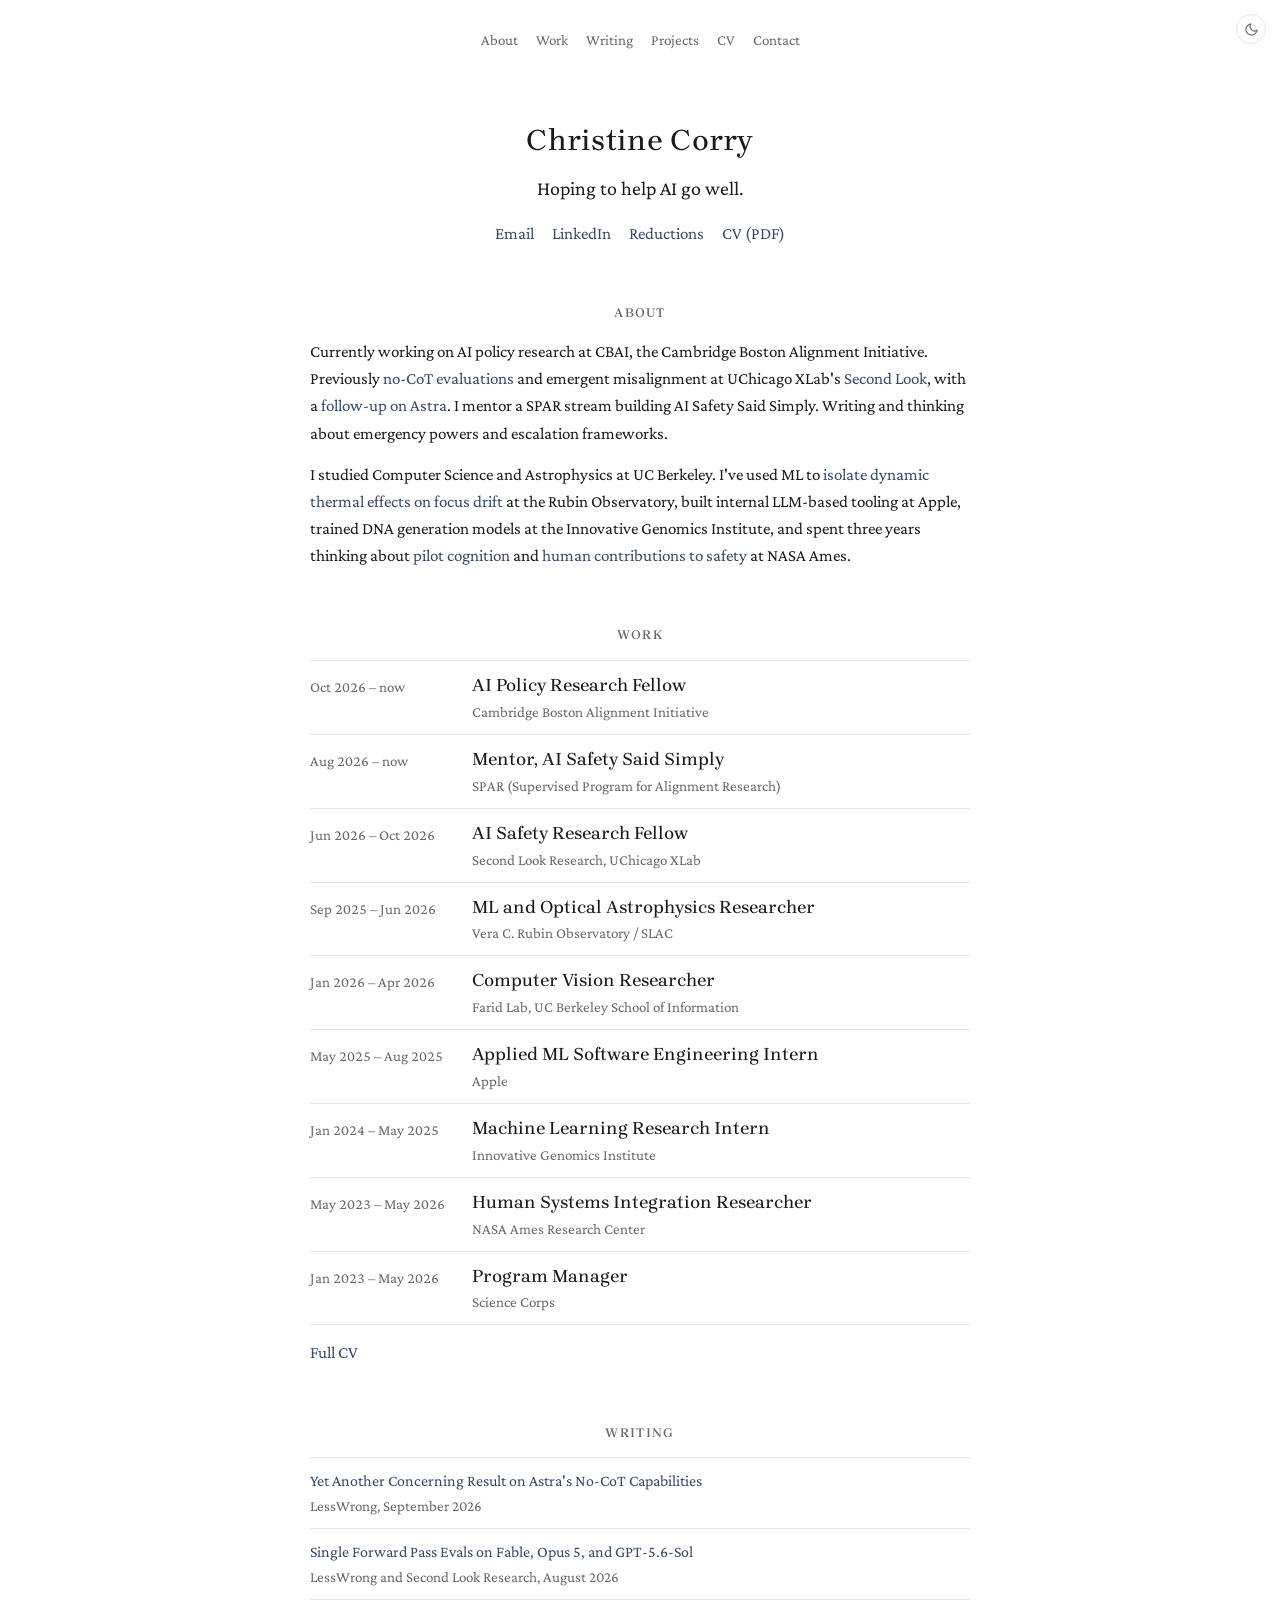
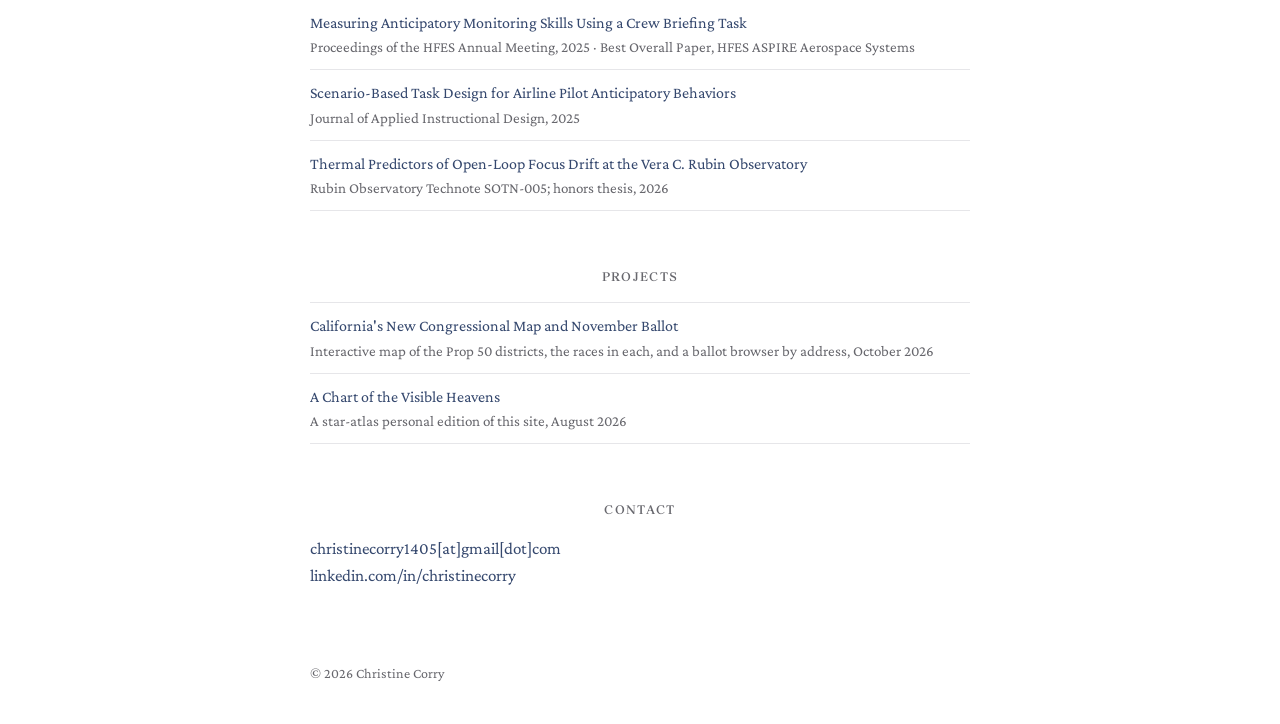
==== index.html @ 2c7c5288 "Email links copy the address on click; address shown only as [at]/[dot] Co-Authored-By: Claude Fable" ====
<!DOCTYPE html>
<html lang="en">
<head>
<meta charset="UTF-8">
<meta name="viewport" content="width=device-width, initial-scale=1.0">
<title>Christine Corry</title>
<meta name="description" content="Christine Corry is an AI safety and policy researcher: AI Policy Research Fellow at the Cambridge Boston Alignment Initiative, previously Second Look Research Fellow at UChicago's XLab, and a UC Berkeley Computer Science and Astrophysics graduate.">
<link rel="canonical" href="https://christinecorry.com/">
<meta property="og:type" content="profile">
<meta property="og:site_name" content="Christine Corry">
<meta property="og:title" content="Christine Corry">
<meta property="og:description" content="Christine Corry is an AI safety and policy researcher: AI Policy Research Fellow at the Cambridge Boston Alignment Initiative, previously Second Look Research Fellow at UChicago's XLab, and a UC Berkeley Computer Science and Astrophysics graduate.">
<meta property="og:url" content="https://christinecorry.com/">
<meta property="og:image" content="https://christinecorry.com/assets/headshot-web.jpg">
<meta property="og:image:width" content="640">
<meta property="og:image:height" content="619">
<meta property="og:image:alt" content="Christine Corry">
<meta name="twitter:card" content="summary">
<meta name="twitter:title" content="Christine Corry">
<meta name="twitter:description" content="Christine Corry is an AI safety and policy researcher: AI Policy Research Fellow at the Cambridge Boston Alignment Initiative, previously Second Look Research Fellow at UChicago's XLab, and a UC Berkeley Computer Science and Astrophysics graduate.">
<meta name="twitter:image" content="https://christinecorry.com/assets/headshot-web.jpg">
<script type="application/ld+json">
{
  "@context": "https://schema.org",
  "@type": "Person",
  "name": "Christine Corry",
  "url": "https://christinecorry.com/",
  "image": "https://christinecorry.com/assets/headshot-web.jpg",
  "jobTitle": "AI Policy Research Fellow",
  "worksFor": {"@type": "Organization", "name": "Cambridge Boston Alignment Initiative"},
  "alumniOf": {"@type": "CollegeOrUniversity", "name": "University of California, Berkeley"},
  "knowsAbout": ["AI safety", "AI policy", "Machine learning", "Astrophysics"],
  "sameAs": [
    "https://www.linkedin.com/in/christinecorry/",
    "https://proofbyvibes.substack.com"
  ]
}
</script>
<link rel="icon" href="assets/favicon.svg?v=3" type="image/svg+xml">
<link rel="preconnect" href="https://fonts.googleapis.com">
<link rel="preconnect" href="https://fonts.gstatic.com" crossorigin>
<link href="https://fonts.googleapis.com/css2?family=Crimson+Pro:ital,wght@0,400;0,600;1,400&family=Brygada+1918:wght@500;600&display=swap" rel="stylesheet">
<script>(function () { try { var t = sessionStorage.getItem("theme"); if (t) document.documentElement.dataset.theme = t; } catch (e) {} })();</script>
<link rel="stylesheet" href="styles.css?v=6">
</head>
<body>
<button id="theme-toggle" type="button" aria-label="Switch between light and dark mode" title="Light / dark">
  <svg class="moon" viewBox="0 0 24 24" fill="none" stroke="currentColor" stroke-width="1.8" stroke-linecap="round" stroke-linejoin="round" aria-hidden="true"><path d="M21 12.8A9 9 0 1 1 11.2 3a7 7 0 0 0 9.8 9.8z"/></svg>
  <svg class="sun" viewBox="0 0 24 24" fill="none" stroke="currentColor" stroke-width="1.8" stroke-linecap="round" stroke-linejoin="round" aria-hidden="true"><circle cx="12" cy="12" r="4"/><path d="M12 2v2M12 20v2M4.9 4.9l1.4 1.4M17.7 17.7l1.4 1.4M2 12h2M20 12h2M4.9 19.1l1.4-1.4M17.7 6.3l1.4-1.4"/></svg>
</button>
<div class="wrap">

<header>
  <nav>
    <a href="#about">About</a>
    <a href="#work">Work</a>
    <a href="#writing">Writing</a>
    <a href="#projects">Projects</a>
    <a href="cv.html">CV</a>
    <a href="#contact">Contact</a>
  </nav>
</header>

<main>

  <h1>Christine Corry</h1>
  <p class="lede">Hoping to help AI go well.</p>
  <p class="links">
    <a href="#" class="em" data-u="christinecorry1405" data-d="gmail.com" title="Copy email address">Email</a>
    <a href="https://www.linkedin.com/in/christinecorry/" target="_blank" rel="noopener">LinkedIn</a>
    <a href="https://proofbyvibes.substack.com" target="_blank" rel="noopener">Reductions</a>
    <a href="assets/documents/cv.pdf" target="_blank" rel="noopener">CV (PDF)</a>
  </p>

  <section id="about">
    <h2>About</h2>
    <p>Currently working on AI policy research at CBAI, the Cambridge Boston Alignment Initiative. Previously <a href="https://www.lesswrong.com/posts/bxaWTNrdgJpkLXmgm/single-forward-pass-evals-on-fable-opus-5-and-gpt-5-6-sol" target="_blank" rel="noopener">no-CoT evaluations</a> and emergent misalignment at UChicago XLab's <a href="https://secondlookresearch.com" target="_blank" rel="noopener">Second Look</a>, with a <a href="https://www.lesswrong.com/posts/tz5WvDouXKbiWJG8B/yet-another-concerning-result-on-astra-s-no-cot-capabilities" target="_blank" rel="noopener">follow-up on Astra</a>. I mentor a SPAR stream building AI Safety Said Simply. Writing and thinking about emergency powers and escalation frameworks.</p>
    <p>I studied Computer Science and Astrophysics at UC Berkeley. I've used ML to <a href="https://sotn-005.lsst.io/" target="_blank" rel="noopener">isolate dynamic thermal effects on focus drift</a> at the Rubin Observatory, built internal LLM-based tooling at Apple, trained DNA generation models at the Innovative Genomics Institute, and spent three years thinking about <a href="https://doi.org/10.1177/10711813251360012" target="_blank" rel="noopener">pilot cognition</a> and <a href="https://doi.org/10.59668/2222.21502" target="_blank" rel="noopener">human contributions to safety</a> at NASA Ames.</p>
  </section>

  <section id="work">
    <h2>Work</h2>
    <ul class="rows">
      <li><span class="when">Oct 2026 – now</span><span><h3>AI Policy Research Fellow</h3><span class="org">Cambridge Boston Alignment Initiative</span></span></li>
      <li><span class="when">Aug 2026 – now</span><span><h3>Mentor, AI Safety Said Simply</h3><span class="org">SPAR (Supervised Program for Alignment Research)</span></span></li>
      <li><span class="when">Jun 2026 – Oct 2026</span><span><h3>AI Safety Research Fellow</h3><span class="org">Second Look Research, UChicago XLab</span></span></li>
      <li><span class="when">Sep 2025 – Jun 2026</span><span><h3>ML and Optical Astrophysics Researcher</h3><span class="org">Vera C. Rubin Observatory / SLAC</span></span></li>
      <li><span class="when">Jan 2026 – Apr 2026</span><span><h3>Computer Vision Researcher</h3><span class="org">Farid Lab, UC Berkeley School of Information</span></span></li>
      <li><span class="when">May 2025 – Aug 2025</span><span><h3>Applied ML Software Engineering Intern</h3><span class="org">Apple</span></span></li>
      <li><span class="when">Jan 2024 – May 2025</span><span><h3>Machine Learning Research Intern</h3><span class="org">Innovative Genomics Institute</span></span></li>
      <li><span class="when">May 2023 – May 2026</span><span><h3>Human Systems Integration Researcher</h3><span class="org">NASA Ames Research Center</span></span></li>
      <li><span class="when">Jan 2023 – May 2026</span><span><h3>Program Manager</h3><span class="org">Science Corps</span></span></li>
    </ul>
    <p class="more"><a href="cv.html">Full CV</a></p>
  </section>

  <section id="writing">
    <h2>Writing</h2>
    <ul class="pubs">
      <li><a href="https://www.lesswrong.com/posts/tz5WvDouXKbiWJG8B/yet-another-concerning-result-on-astra-s-no-cot-capabilities" target="_blank" rel="noopener">Yet Another Concerning Result on Astra's No-CoT Capabilities</a><span class="venue">LessWrong, September 2026</span></li>
      <li><a href="https://www.lesswrong.com/posts/bxaWTNrdgJpkLXmgm/single-forward-pass-evals-on-fable-opus-5-and-gpt-5-6-sol" target="_blank" rel="noopener">Single Forward Pass Evals on Fable, Opus 5, and GPT-5.6-Sol</a><span class="venue">LessWrong and Second Look Research, August 2026</span></li>
      <li><a href="https://doi.org/10.1177/10711813251360012" target="_blank" rel="noopener">Measuring Anticipatory Monitoring Skills Using a Crew Briefing Task</a><span class="venue">Proceedings of the HFES Annual Meeting, 2025 · Best Overall Paper, HFES ASPIRE Aerospace Systems</span></li>
      <li><a href="https://doi.org/10.59668/2222.21502" target="_blank" rel="noopener">Scenario-Based Task Design for Airline Pilot Anticipatory Behaviors</a><span class="venue">Journal of Applied Instructional Design, 2025</span></li>
      <li><a href="https://sotn-005.lsst.io/" target="_blank" rel="noopener">Thermal Predictors of Open-Loop Focus Drift at the Vera C. Rubin Observatory</a><span class="venue">Rubin Observatory Technote SOTN-005; honors thesis, 2026</span></li>
    </ul>
  </section>

  <section id="projects">
    <h2>Projects</h2>
    <ul class="pubs">
      <li><a href="ca-ballot/">California's New Congressional Map and November Ballot</a><span class="venue">Interactive map of the Prop 50 districts, the races in each, and a ballot browser by address, October 2026</span></li>
      <li><a href="sky/">A Chart of the Visible Heavens</a><span class="venue">A star-atlas personal edition of this site, August 2026</span></li>
    </ul>
  </section>

  <section id="contact">
    <h2>Contact</h2>
    <p><a href="#" class="em" data-u="christinecorry1405" data-d="gmail.com" title="Copy email address">christinecorry1405[at]gmail[dot]com</a><br>
    <a href="https://www.linkedin.com/in/christinecorry/" target="_blank" rel="noopener">linkedin.com/in/christinecorry</a></p>
  </section>

</main>

<footer>&copy; 2026 Christine Corry</footer>

</div>
<script>
document.querySelectorAll("a.em").forEach(function (a) {
  a.addEventListener("click", function (e) {
    e.preventDefault();
    var m = a.dataset.u + "@" + a.dataset.d, orig = a.textContent;
    var done = function () { a.textContent = "copied"; setTimeout(function () { a.textContent = orig; }, 1200); };
    if (navigator.clipboard) navigator.clipboard.writeText(m).then(done, function () { location.href = "mailto:" + m; });
    else location.href = "mailto:" + m;
  });
});
document.getElementById("theme-toggle").addEventListener("click", function () {
  var h = document.documentElement;
  var dark = h.dataset.theme ? h.dataset.theme === "dark" : matchMedia("(prefers-color-scheme: dark)").matches;
  h.dataset.theme = dark ? "light" : "dark";
  try { sessionStorage.setItem("theme", h.dataset.theme); } catch (e) {}
});
</script>
</body>
</html>
---- styles.css ----
:root {
  --bg: #ffffff;
  --text: #1a1a1c;
  --muted: #67676d;
  --accent: #35486e;      /* the chart's accent */
  --line: #e6e6e9;
  --font-body: "Crimson Pro", Georgia, serif;
  --font-head: "Brygada 1918", Georgia, serif;
}

/* Dark mode: follows the system unless the toggle has set data-theme */
@media (prefers-color-scheme: dark) {
  :root:not([data-theme="light"]) {
    --bg: #121316;
    --text: #e6e6e8;
    --muted: #9a9aa1;
    --accent: #b3c1dd;
    --line: #2a2b31;
  }
  :root:not([data-theme="light"]) #theme-toggle .sun { display: block; }
  :root:not([data-theme="light"]) #theme-toggle .moon { display: none; }
}

:root[data-theme="dark"] {
  --bg: #121316;
  --text: #e6e6e8;
  --muted: #9a9aa1;
  --accent: #b3c1dd;
  --line: #2a2b31;
}

:root[data-theme="dark"] #theme-toggle .sun { display: block; }
:root[data-theme="dark"] #theme-toggle .moon { display: none; }

#theme-toggle {
  position: fixed;
  top: 14px;
  right: 14px;
  width: 30px;
  height: 30px;
  padding: 0;
  display: grid;
  place-items: center;
  border: 1px solid var(--line);
  border-radius: 50%;
  background: var(--bg);
  color: var(--muted);
  cursor: pointer;
}

#theme-toggle:hover { color: var(--text); border-color: var(--muted); }
#theme-toggle svg { width: 15px; height: 15px; display: block; }
#theme-toggle .sun { display: none; }

* { box-sizing: border-box; }

html { -webkit-text-size-adjust: 100%; }

body {
  margin: 0;
  background: var(--bg);
  color: var(--text);
  font: 17px/1.6 var(--font-body);
}

.wrap {
  max-width: 700px;
  margin: 0 auto;
  padding: 0 20px;
}

a {
  color: var(--accent);
  text-decoration: none;
}

a:hover { text-decoration: underline; }

header {
  display: flex;
  justify-content: center;
  padding: 28px 0 8px;
}

nav { display: flex; flex-wrap: wrap; justify-content: center; gap: 0 18px; }

nav a {
  color: var(--muted);
  font-size: 15px;
}

nav a:hover, nav a.active { color: var(--text); text-decoration: none; }

h1, h2, h3 { font-family: var(--font-head); }

h1 {
  font-size: 30px;
  font-weight: 500;
  letter-spacing: 0.01em;
  text-align: center;
  margin: 56px 0 8px;
}

h2 {
  font-size: 13px;
  font-weight: 600;
  text-transform: uppercase;
  letter-spacing: 0.1em;
  text-align: center;
  color: var(--muted);
  margin: 56px 0 14px;
}

h3 {
  font-size: 18px;
  font-weight: 500;
  margin: 0;
}

p { margin: 0 0 14px; }

.lede {
  font-size: 20px;
  text-align: center;
  margin: 0 auto 16px;
  max-width: 560px;
}

.links { display: flex; flex-wrap: wrap; justify-content: center; gap: 6px 18px; margin: 0; }

.rows {
  list-style: none;
  padding: 0;
  margin: 0;
}

.rows li {
  display: grid;
  grid-template-columns: 150px 1fr;
  gap: 12px;
  padding: 10px 0;
  border-top: 1px solid var(--line);
}

.rows li:last-child { border-bottom: 1px solid var(--line); }

.when {
  color: var(--muted);
  font-size: 15px;
  font-variant-numeric: tabular-nums;
  line-height: 1.6;
  padding-top: 4px;
  white-space: nowrap;
}

.org, .venue {
  display: block;
  color: var(--muted);
  font-size: 15px;
}

.rows ul {
  margin: 8px 0 0;
  padding-left: 18px;
  font-size: 16px;
}

.rows ul li {
  display: list-item;
  padding: 2px 0;
  border: 0;
}

.plain {
  padding-left: 18px;
  margin: 0;
}

.plain li { padding: 3px 0; }

.pubs { list-style: none; padding: 0; margin: 0; }

.pubs li {
  padding: 10px 0;
  border-top: 1px solid var(--line);
  font-size: 16px;
}

.pubs li:last-child { border-bottom: 1px solid var(--line); }

.more { margin-top: 14px; }

footer {
  margin: 72px 0 40px;
  color: var(--muted);
  font-size: 14px;
}

@media (max-width: 520px) {
  .rows li { grid-template-columns: 1fr; gap: 0; }
  h2 { margin-top: 44px; }
  header { padding: 60px 0 8px; }
}
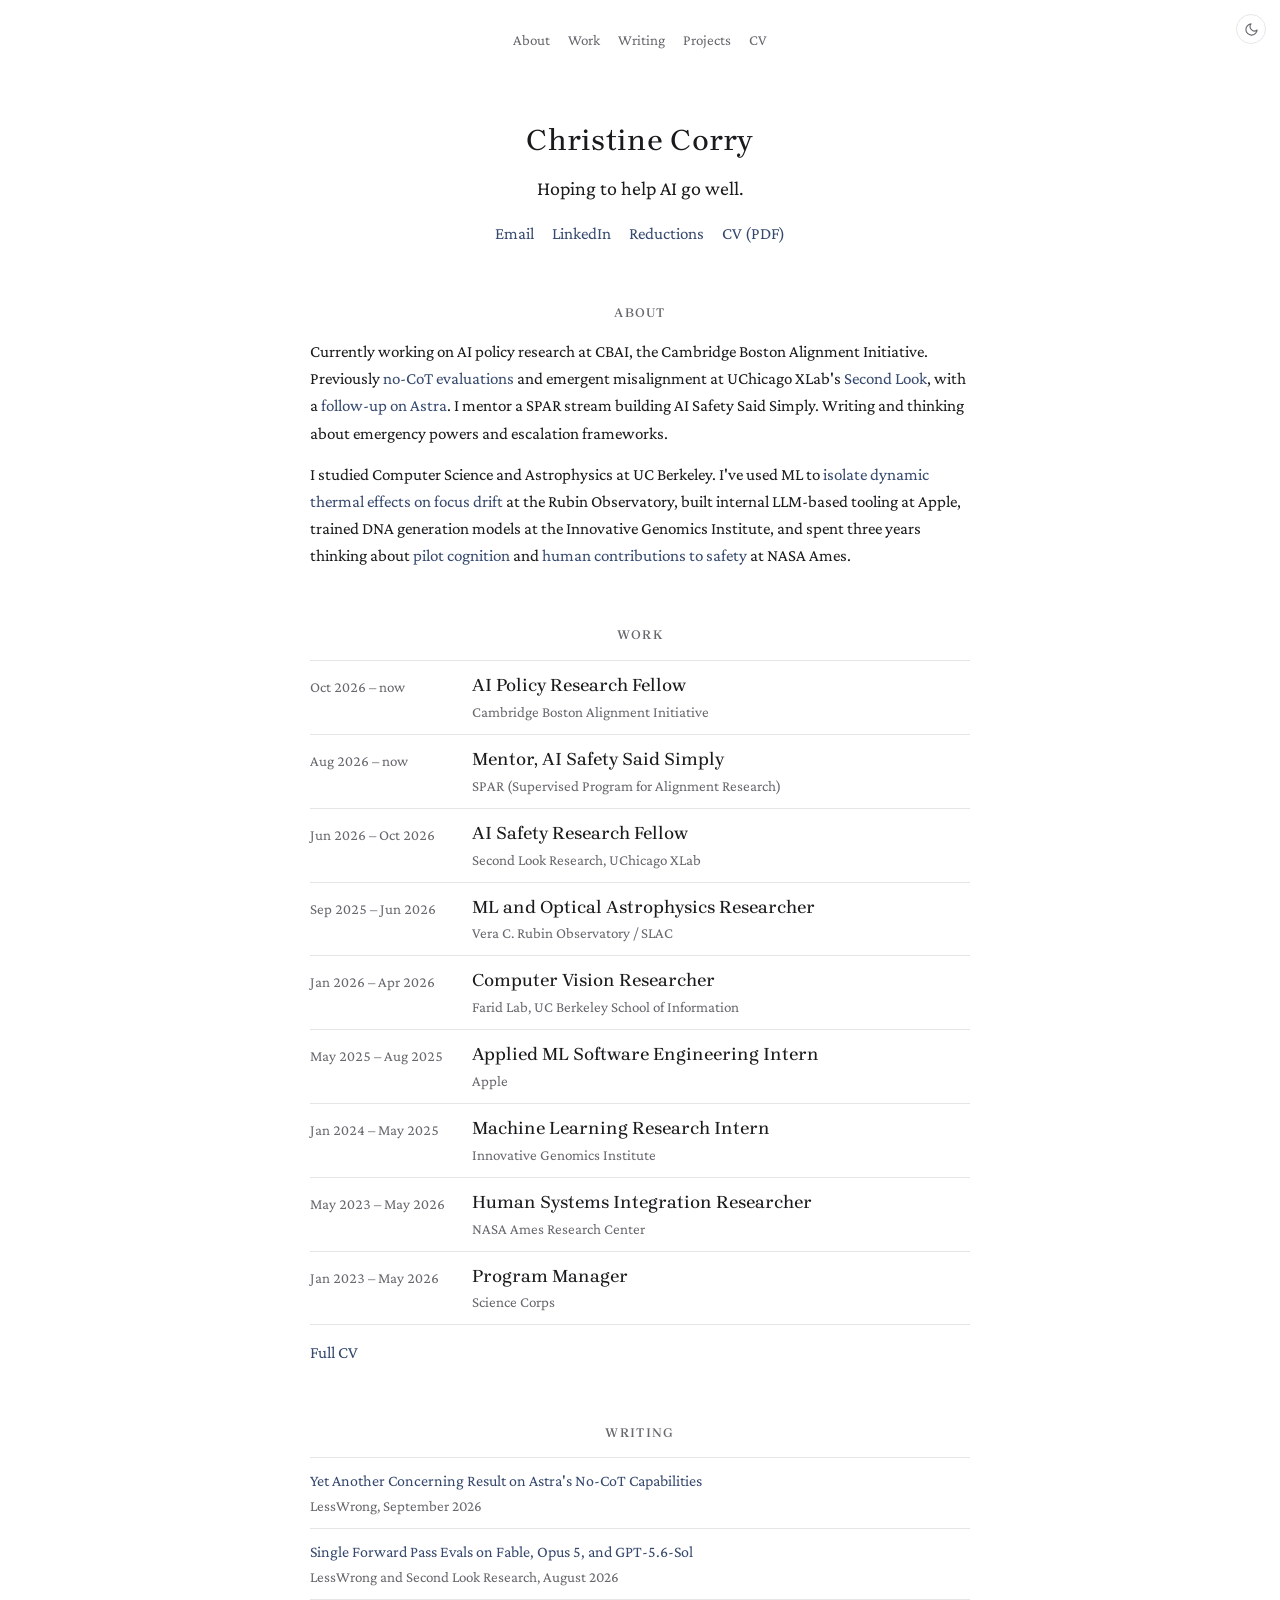
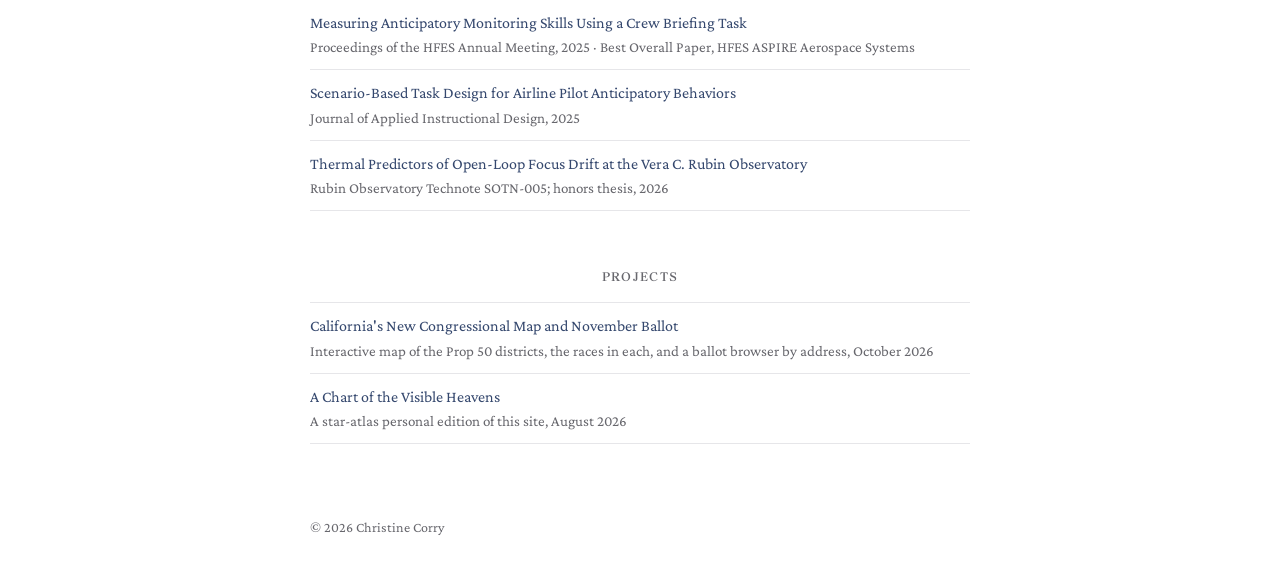
==== commit 9667f09a: "Remove the Contact section; email and LinkedIn live in the header Co-Authored-By: Claude Fable 5.1 <" ====
--- a/index.html
+++ b/index.html
@@ -57,7 +57,6 @@
     <a href="#writing">Writing</a>
     <a href="#projects">Projects</a>
     <a href="cv.html">CV</a>
-    <a href="#contact">Contact</a>
   </nav>
 </header>
 
@@ -113,11 +112,6 @@
     </ul>
   </section>
 
-  <section id="contact">
-    <h2>Contact</h2>
-    <p><a href="#" class="em" data-u="christinecorry1405" data-d="gmail.com" title="Copy email address">christinecorry1405[at]gmail[dot]com</a><br>
-    <a href="https://www.linkedin.com/in/christinecorry/" target="_blank" rel="noopener">linkedin.com/in/christinecorry</a></p>
-  </section>
 
 </main>
 
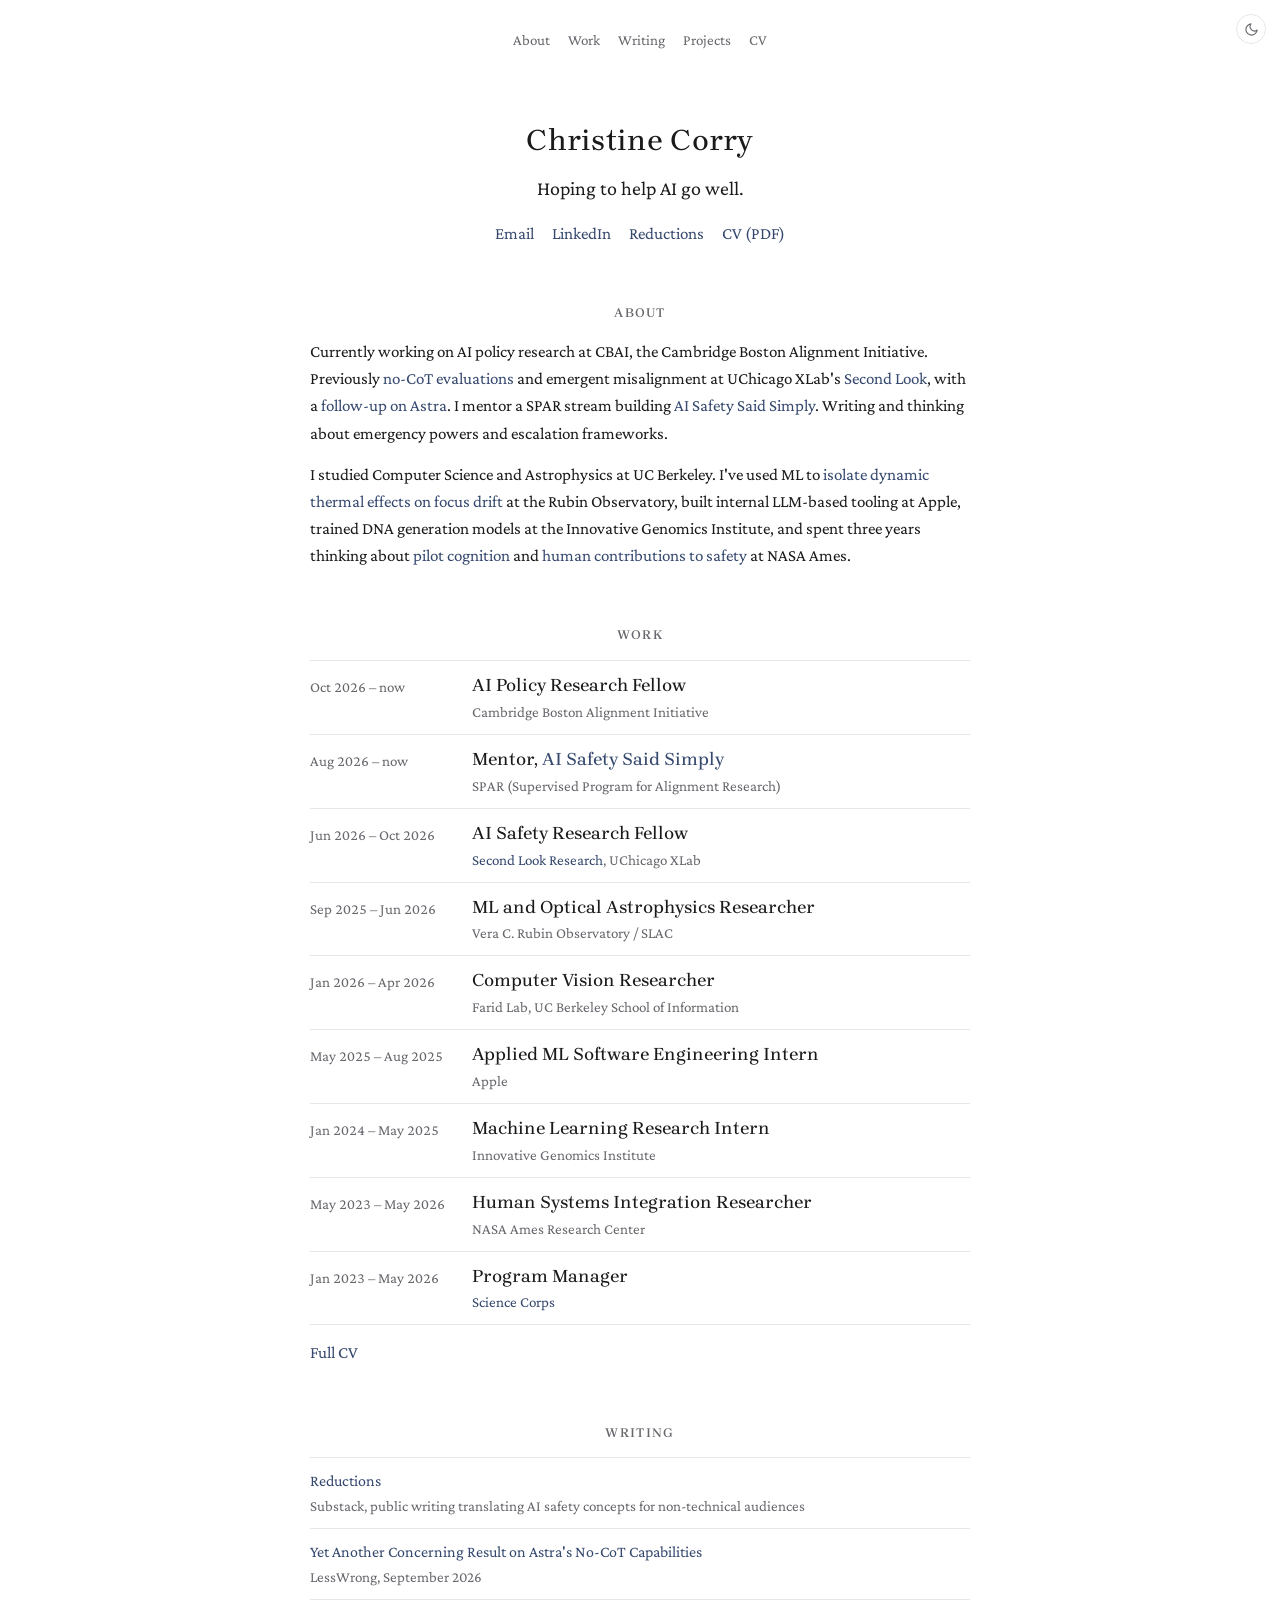
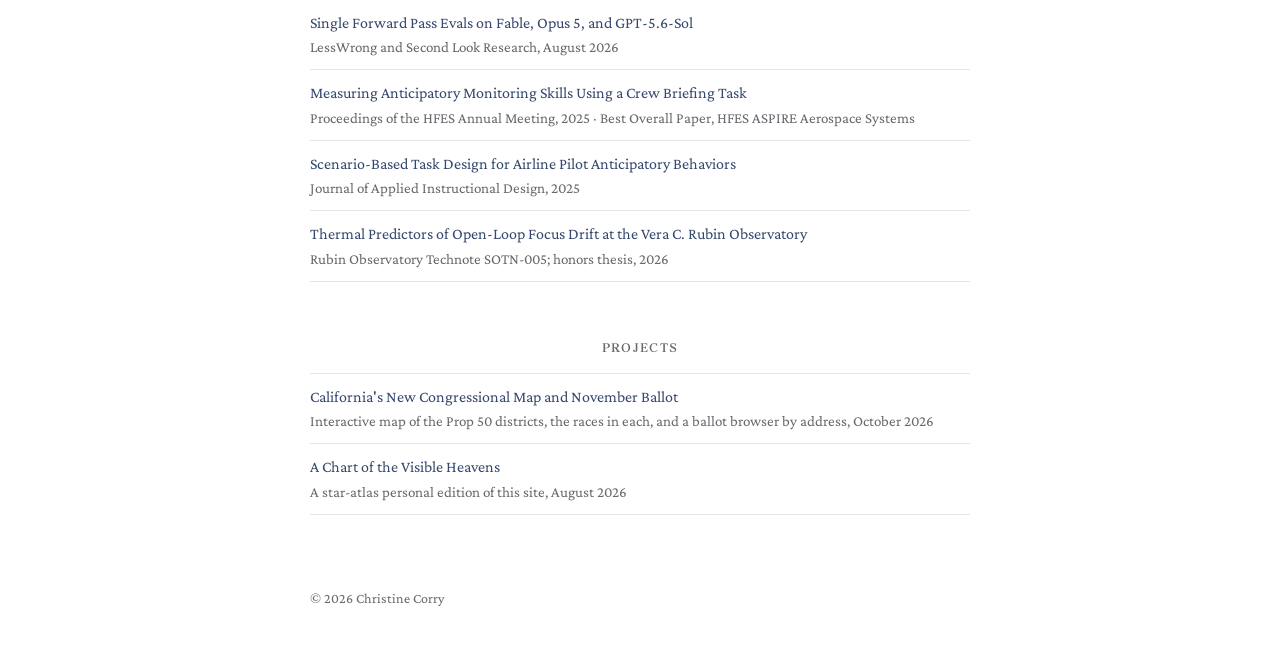
==== commit 037730ea: "Link AI Safety Said Simply, Second Look, Science Corps; Reductions in Writing Co-Authored-By: Claude" ====
--- a/index.html
+++ b/index.html
@@ -73,7 +73,7 @@
 
   <section id="about">
     <h2>About</h2>
-    <p>Currently working on AI policy research at CBAI, the Cambridge Boston Alignment Initiative. Previously <a href="https://www.lesswrong.com/posts/bxaWTNrdgJpkLXmgm/single-forward-pass-evals-on-fable-opus-5-and-gpt-5-6-sol" target="_blank" rel="noopener">no-CoT evaluations</a> and emergent misalignment at UChicago XLab's <a href="https://secondlookresearch.com" target="_blank" rel="noopener">Second Look</a>, with a <a href="https://www.lesswrong.com/posts/tz5WvDouXKbiWJG8B/yet-another-concerning-result-on-astra-s-no-cot-capabilities" target="_blank" rel="noopener">follow-up on Astra</a>. I mentor a SPAR stream building AI Safety Said Simply. Writing and thinking about emergency powers and escalation frameworks.</p>
+    <p>Currently working on AI policy research at CBAI, the Cambridge Boston Alignment Initiative. Previously <a href="https://www.lesswrong.com/posts/bxaWTNrdgJpkLXmgm/single-forward-pass-evals-on-fable-opus-5-and-gpt-5-6-sol" target="_blank" rel="noopener">no-CoT evaluations</a> and emergent misalignment at UChicago XLab's <a href="https://secondlookresearch.com" target="_blank" rel="noopener">Second Look</a>, with a <a href="https://www.lesswrong.com/posts/tz5WvDouXKbiWJG8B/yet-another-concerning-result-on-astra-s-no-cot-capabilities" target="_blank" rel="noopener">follow-up on Astra</a>. I mentor a SPAR stream building <a href="https://www.aisafetysaidsimply.com" target="_blank" rel="noopener">AI Safety Said Simply</a>. Writing and thinking about emergency powers and escalation frameworks.</p>
     <p>I studied Computer Science and Astrophysics at UC Berkeley. I've used ML to <a href="https://sotn-005.lsst.io/" target="_blank" rel="noopener">isolate dynamic thermal effects on focus drift</a> at the Rubin Observatory, built internal LLM-based tooling at Apple, trained DNA generation models at the Innovative Genomics Institute, and spent three years thinking about <a href="https://doi.org/10.1177/10711813251360012" target="_blank" rel="noopener">pilot cognition</a> and <a href="https://doi.org/10.59668/2222.21502" target="_blank" rel="noopener">human contributions to safety</a> at NASA Ames.</p>
   </section>
 
@@ -81,14 +81,14 @@
     <h2>Work</h2>
     <ul class="rows">
       <li><span class="when">Oct 2026 – now</span><span><h3>AI Policy Research Fellow</h3><span class="org">Cambridge Boston Alignment Initiative</span></span></li>
-      <li><span class="when">Aug 2026 – now</span><span><h3>Mentor, AI Safety Said Simply</h3><span class="org">SPAR (Supervised Program for Alignment Research)</span></span></li>
-      <li><span class="when">Jun 2026 – Oct 2026</span><span><h3>AI Safety Research Fellow</h3><span class="org">Second Look Research, UChicago XLab</span></span></li>
+      <li><span class="when">Aug 2026 – now</span><span><h3>Mentor, <a href="https://www.aisafetysaidsimply.com" target="_blank" rel="noopener">AI Safety Said Simply</a></h3><span class="org">SPAR (Supervised Program for Alignment Research)</span></span></li>
+      <li><span class="when">Jun 2026 – Oct 2026</span><span><h3>AI Safety Research Fellow</h3><span class="org"><a href="https://secondlookresearch.com" target="_blank" rel="noopener">Second Look Research</a>, UChicago XLab</span></span></li>
       <li><span class="when">Sep 2025 – Jun 2026</span><span><h3>ML and Optical Astrophysics Researcher</h3><span class="org">Vera C. Rubin Observatory / SLAC</span></span></li>
       <li><span class="when">Jan 2026 – Apr 2026</span><span><h3>Computer Vision Researcher</h3><span class="org">Farid Lab, UC Berkeley School of Information</span></span></li>
       <li><span class="when">May 2025 – Aug 2025</span><span><h3>Applied ML Software Engineering Intern</h3><span class="org">Apple</span></span></li>
       <li><span class="when">Jan 2024 – May 2025</span><span><h3>Machine Learning Research Intern</h3><span class="org">Innovative Genomics Institute</span></span></li>
       <li><span class="when">May 2023 – May 2026</span><span><h3>Human Systems Integration Researcher</h3><span class="org">NASA Ames Research Center</span></span></li>
-      <li><span class="when">Jan 2023 – May 2026</span><span><h3>Program Manager</h3><span class="org">Science Corps</span></span></li>
+      <li><span class="when">Jan 2023 – May 2026</span><span><h3>Program Manager</h3><span class="org"><a href="https://science-corps.org" target="_blank" rel="noopener">Science Corps</a></span></span></li>
     </ul>
     <p class="more"><a href="cv.html">Full CV</a></p>
   </section>
@@ -96,6 +96,7 @@
   <section id="writing">
     <h2>Writing</h2>
     <ul class="pubs">
+      <li><a href="https://proofbyvibes.substack.com" target="_blank" rel="noopener">Reductions</a><span class="venue">Substack, public writing translating AI safety concepts for non-technical audiences</span></li>
       <li><a href="https://www.lesswrong.com/posts/tz5WvDouXKbiWJG8B/yet-another-concerning-result-on-astra-s-no-cot-capabilities" target="_blank" rel="noopener">Yet Another Concerning Result on Astra's No-CoT Capabilities</a><span class="venue">LessWrong, September 2026</span></li>
       <li><a href="https://www.lesswrong.com/posts/bxaWTNrdgJpkLXmgm/single-forward-pass-evals-on-fable-opus-5-and-gpt-5-6-sol" target="_blank" rel="noopener">Single Forward Pass Evals on Fable, Opus 5, and GPT-5.6-Sol</a><span class="venue">LessWrong and Second Look Research, August 2026</span></li>
       <li><a href="https://doi.org/10.1177/10711813251360012" target="_blank" rel="noopener">Measuring Anticipatory Monitoring Skills Using a Crew Briefing Task</a><span class="venue">Proceedings of the HFES Annual Meeting, 2025 · Best Overall Paper, HFES ASPIRE Aerospace Systems</span></li>
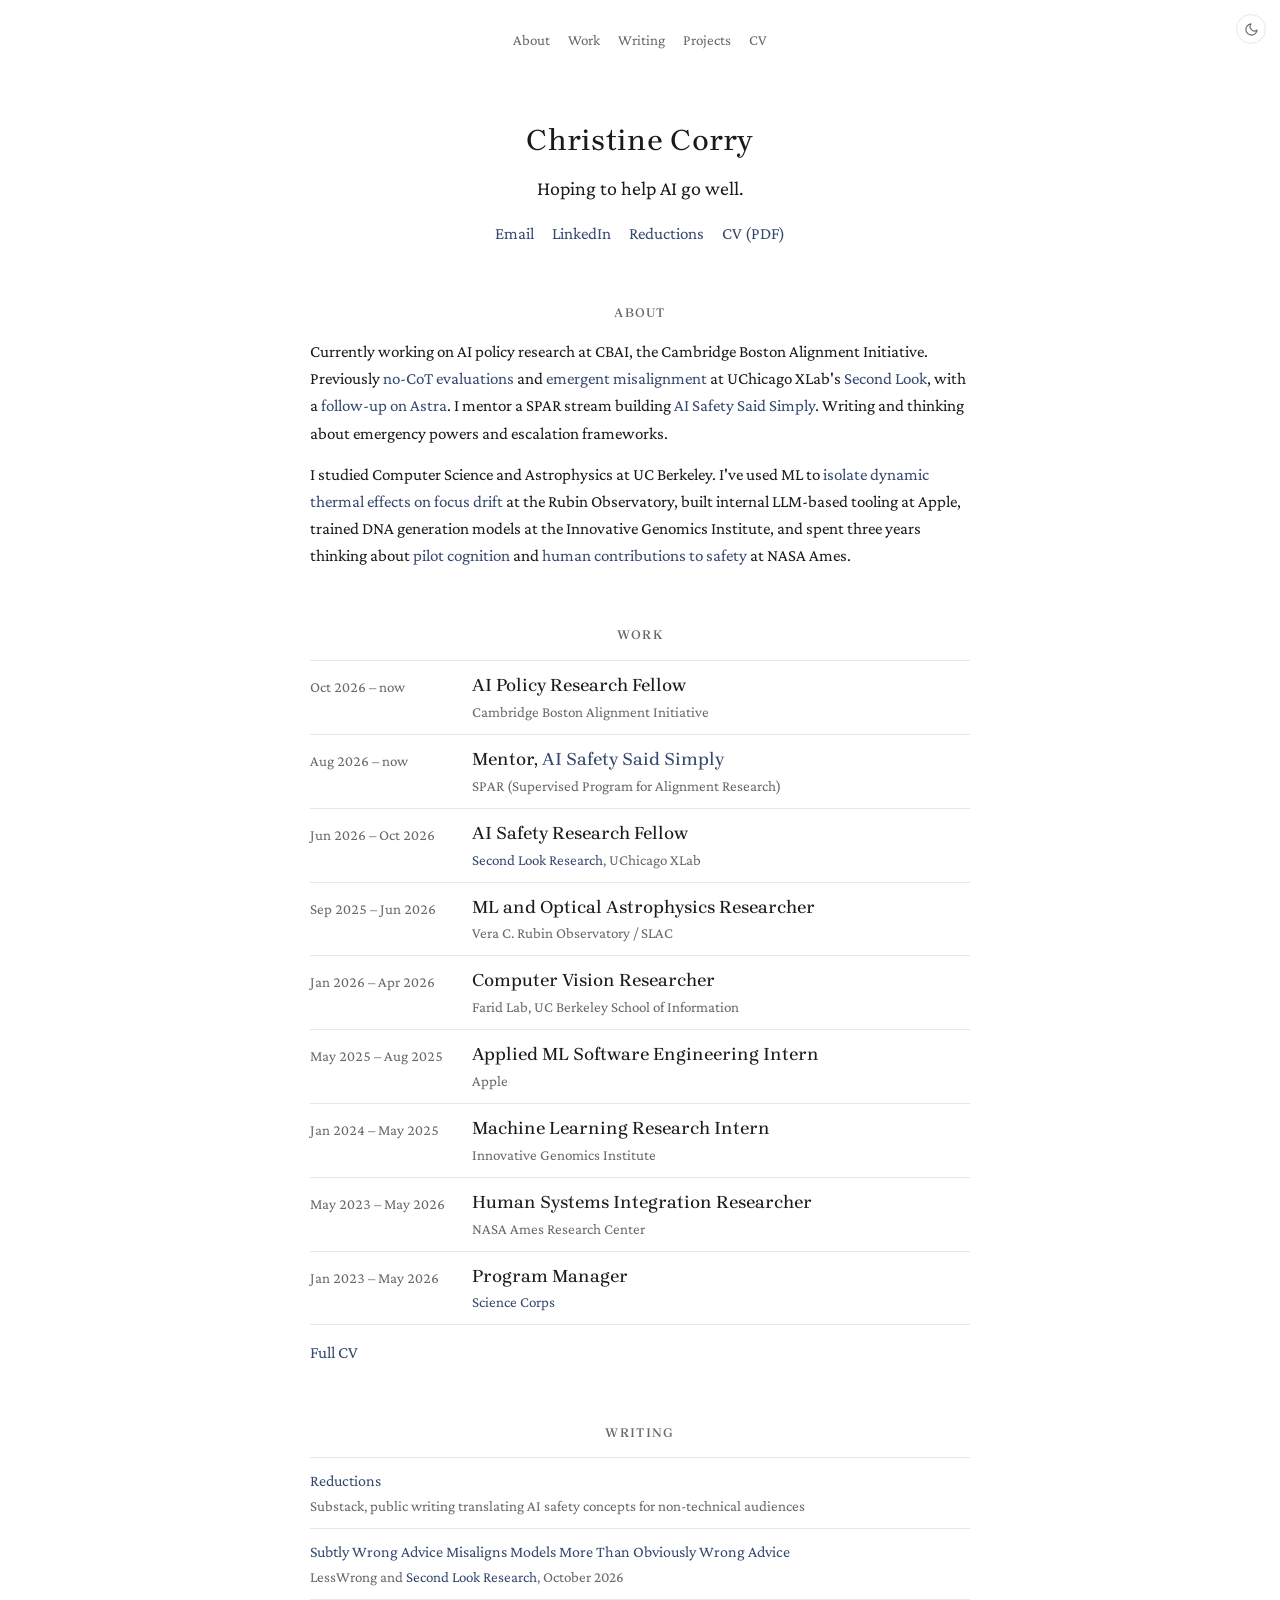
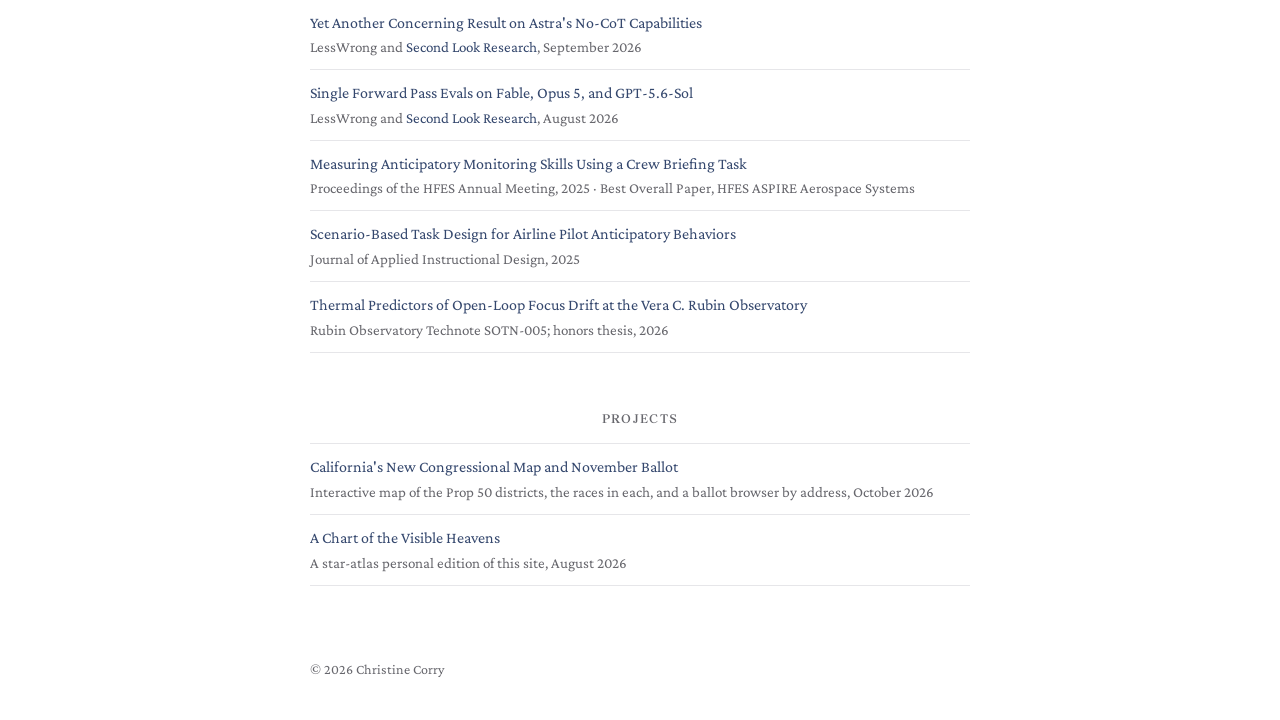
==== commit 92a5c050: "Add subtle-vs-obvious EM post; link Second Look versions of all three posts Co-Authored-By: Claude O" ====
--- a/index.html
+++ b/index.html
@@ -73,7 +73,7 @@
 
   <section id="about">
     <h2>About</h2>
-    <p>Currently working on AI policy research at CBAI, the Cambridge Boston Alignment Initiative. Previously <a href="https://www.lesswrong.com/posts/bxaWTNrdgJpkLXmgm/single-forward-pass-evals-on-fable-opus-5-and-gpt-5-6-sol" target="_blank" rel="noopener">no-CoT evaluations</a> and emergent misalignment at UChicago XLab's <a href="https://secondlookresearch.com" target="_blank" rel="noopener">Second Look</a>, with a <a href="https://www.lesswrong.com/posts/tz5WvDouXKbiWJG8B/yet-another-concerning-result-on-astra-s-no-cot-capabilities" target="_blank" rel="noopener">follow-up on Astra</a>. I mentor a SPAR stream building <a href="https://www.aisafetysaidsimply.com" target="_blank" rel="noopener">AI Safety Said Simply</a>. Writing and thinking about emergency powers and escalation frameworks.</p>
+    <p>Currently working on AI policy research at CBAI, the Cambridge Boston Alignment Initiative. Previously <a href="https://www.lesswrong.com/posts/bxaWTNrdgJpkLXmgm/single-forward-pass-evals-on-fable-opus-5-and-gpt-5-6-sol" target="_blank" rel="noopener">no-CoT evaluations</a> and <a href="https://www.lesswrong.com/posts/yMPR6Pkv6jQXM4rWu/subtly-wrong-advice-misaligns-models-more-than-obviously" target="_blank" rel="noopener">emergent misalignment</a> at UChicago XLab's <a href="https://secondlookresearch.com" target="_blank" rel="noopener">Second Look</a>, with a <a href="https://www.lesswrong.com/posts/tz5WvDouXKbiWJG8B/yet-another-concerning-result-on-astra-s-no-cot-capabilities" target="_blank" rel="noopener">follow-up on Astra</a>. I mentor a SPAR stream building <a href="https://www.aisafetysaidsimply.com" target="_blank" rel="noopener">AI Safety Said Simply</a>. Writing and thinking about emergency powers and escalation frameworks.</p>
     <p>I studied Computer Science and Astrophysics at UC Berkeley. I've used ML to <a href="https://sotn-005.lsst.io/" target="_blank" rel="noopener">isolate dynamic thermal effects on focus drift</a> at the Rubin Observatory, built internal LLM-based tooling at Apple, trained DNA generation models at the Innovative Genomics Institute, and spent three years thinking about <a href="https://doi.org/10.1177/10711813251360012" target="_blank" rel="noopener">pilot cognition</a> and <a href="https://doi.org/10.59668/2222.21502" target="_blank" rel="noopener">human contributions to safety</a> at NASA Ames.</p>
   </section>
 
@@ -97,8 +97,9 @@
     <h2>Writing</h2>
     <ul class="pubs">
       <li><a href="https://proofbyvibes.substack.com" target="_blank" rel="noopener">Reductions</a><span class="venue">Substack, public writing translating AI safety concepts for non-technical audiences</span></li>
-      <li><a href="https://www.lesswrong.com/posts/tz5WvDouXKbiWJG8B/yet-another-concerning-result-on-astra-s-no-cot-capabilities" target="_blank" rel="noopener">Yet Another Concerning Result on Astra's No-CoT Capabilities</a><span class="venue">LessWrong, September 2026</span></li>
-      <li><a href="https://www.lesswrong.com/posts/bxaWTNrdgJpkLXmgm/single-forward-pass-evals-on-fable-opus-5-and-gpt-5-6-sol" target="_blank" rel="noopener">Single Forward Pass Evals on Fable, Opus 5, and GPT-5.6-Sol</a><span class="venue">LessWrong and Second Look Research, August 2026</span></li>
+      <li><a href="https://www.lesswrong.com/posts/yMPR6Pkv6jQXM4rWu/subtly-wrong-advice-misaligns-models-more-than-obviously" target="_blank" rel="noopener">Subtly Wrong Advice Misaligns Models More Than Obviously Wrong Advice</a><span class="venue">LessWrong and <a href="https://secondlookresearch.com/subtle-obvious-em" target="_blank" rel="noopener">Second Look Research</a>, October 2026</span></li>
+      <li><a href="https://www.lesswrong.com/posts/tz5WvDouXKbiWJG8B/yet-another-concerning-result-on-astra-s-no-cot-capabilities" target="_blank" rel="noopener">Yet Another Concerning Result on Astra's No-CoT Capabilities</a><span class="venue">LessWrong and <a href="https://secondlookresearch.com/astra-no-cot" target="_blank" rel="noopener">Second Look Research</a>, September 2026</span></li>
+      <li><a href="https://www.lesswrong.com/posts/bxaWTNrdgJpkLXmgm/single-forward-pass-evals-on-fable-opus-5-and-gpt-5-6-sol" target="_blank" rel="noopener">Single Forward Pass Evals on Fable, Opus 5, and GPT-5.6-Sol</a><span class="venue">LessWrong and <a href="https://secondlookresearch.com/single-forward-pass" target="_blank" rel="noopener">Second Look Research</a>, August 2026</span></li>
       <li><a href="https://doi.org/10.1177/10711813251360012" target="_blank" rel="noopener">Measuring Anticipatory Monitoring Skills Using a Crew Briefing Task</a><span class="venue">Proceedings of the HFES Annual Meeting, 2025 · Best Overall Paper, HFES ASPIRE Aerospace Systems</span></li>
       <li><a href="https://doi.org/10.59668/2222.21502" target="_blank" rel="noopener">Scenario-Based Task Design for Airline Pilot Anticipatory Behaviors</a><span class="venue">Journal of Applied Instructional Design, 2025</span></li>
       <li><a href="https://sotn-005.lsst.io/" target="_blank" rel="noopener">Thermal Predictors of Open-Loop Focus Drift at the Vera C. Rubin Observatory</a><span class="venue">Rubin Observatory Technote SOTN-005; honors thesis, 2026</span></li>
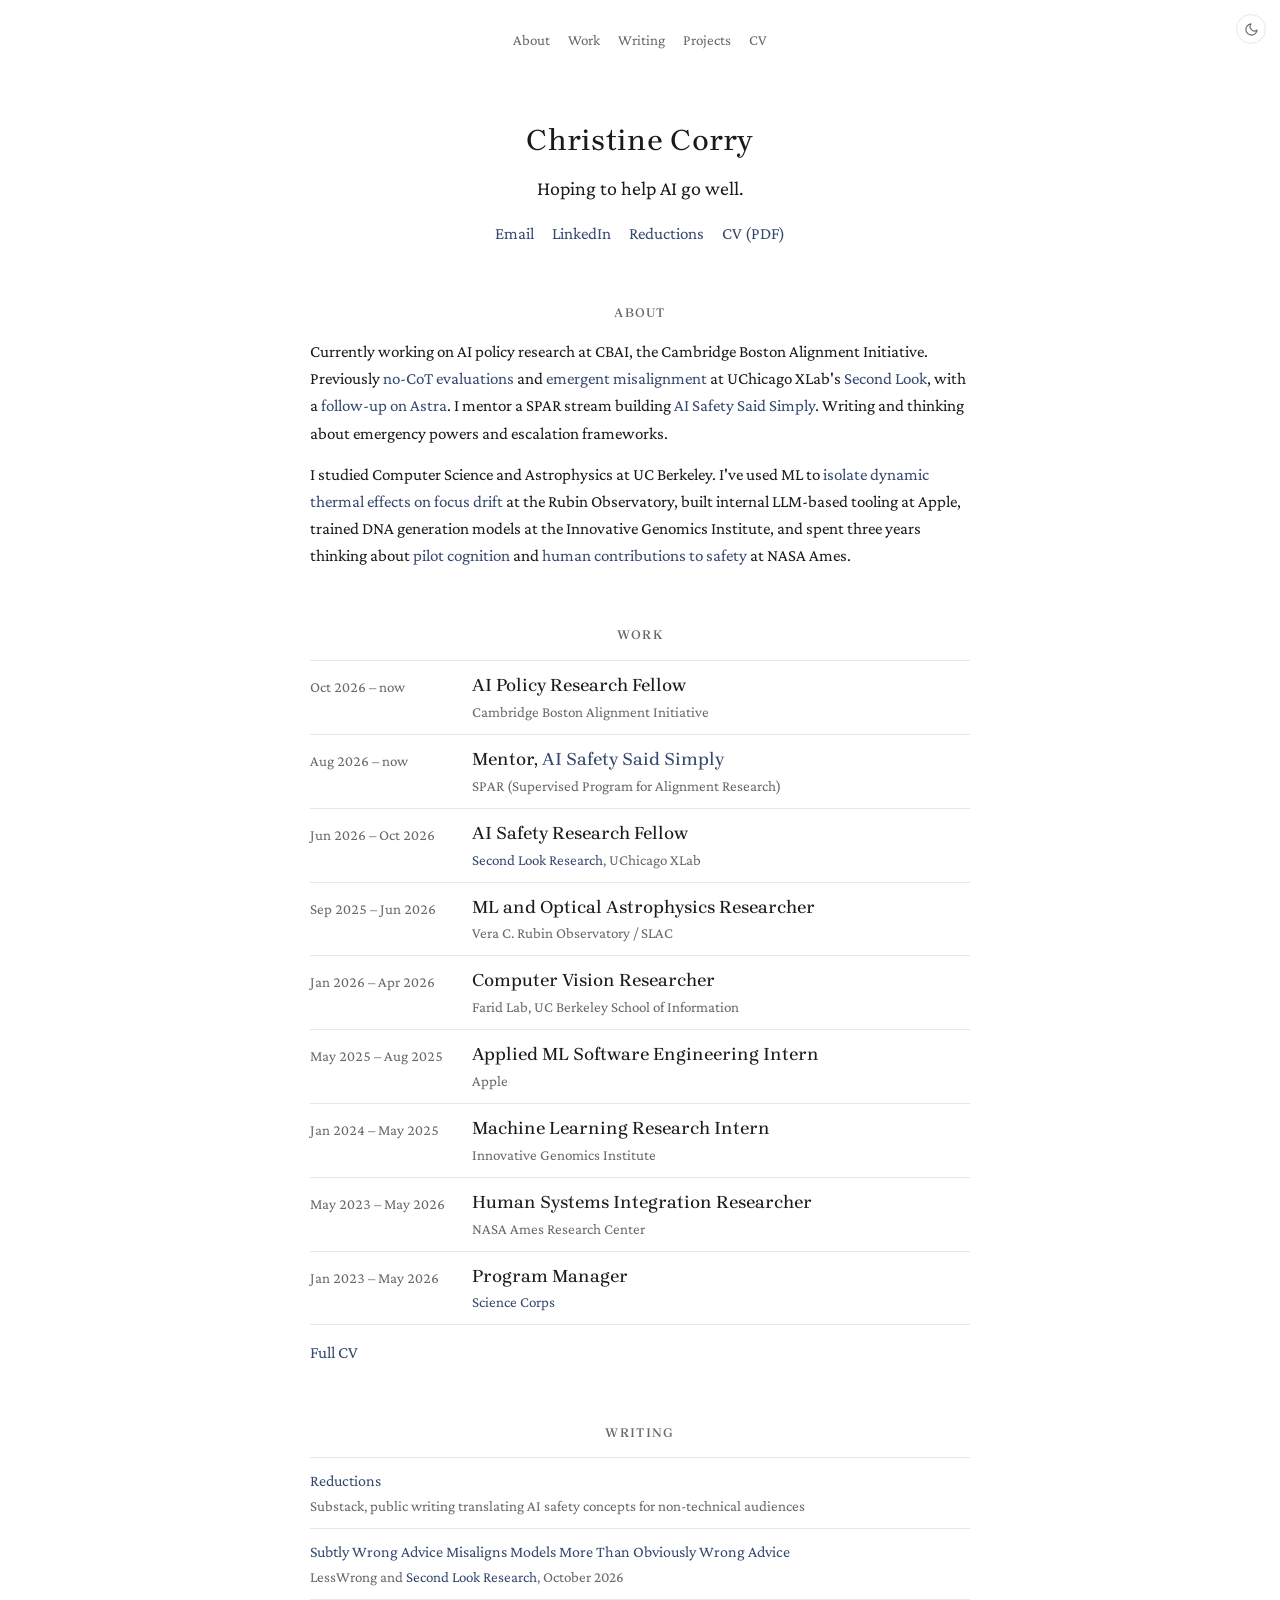
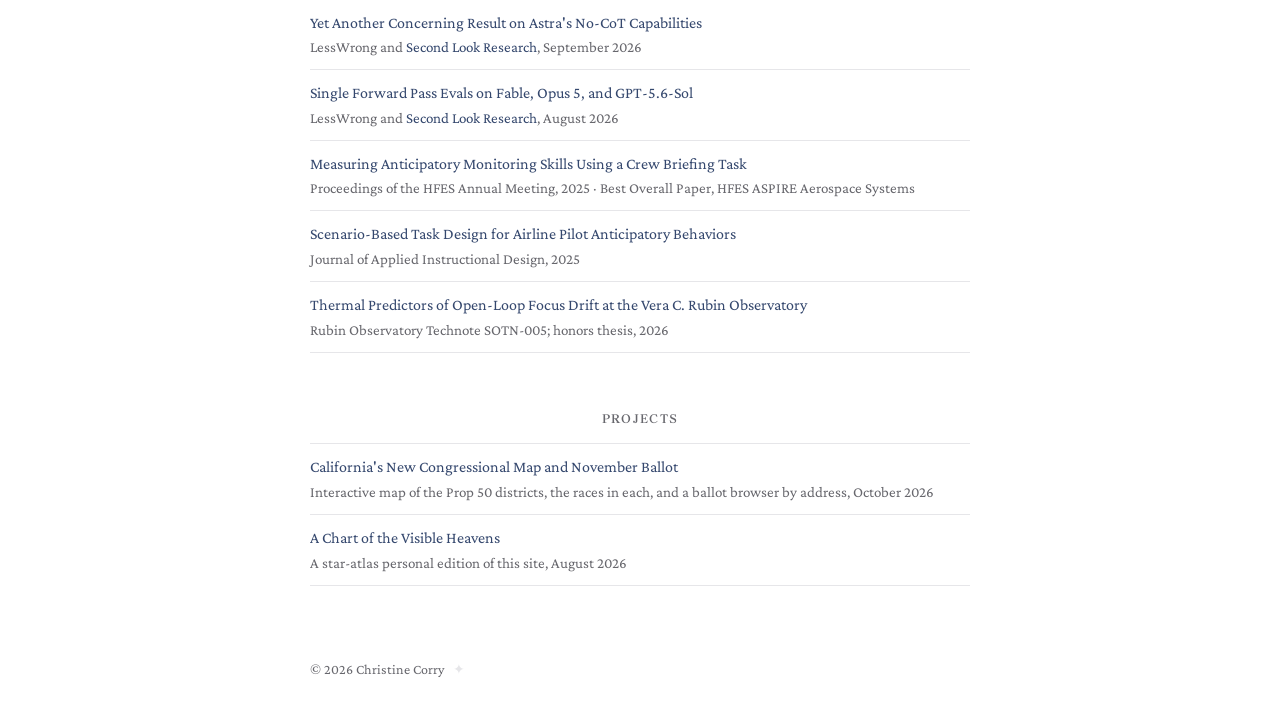
==== commit e51f526e: "Add hidden scrapbook page, linked from a faint footer star A shuffleable grid of curiosities (songs," ====
--- a/index.html
+++ b/index.html
@@ -41,7 +41,7 @@
 <link rel="preconnect" href="https://fonts.gstatic.com" crossorigin>
 <link href="https://fonts.googleapis.com/css2?family=Crimson+Pro:ital,wght@0,400;0,600;1,400&family=Brygada+1918:wght@500;600&display=swap" rel="stylesheet">
 <script>(function () { try { var t = sessionStorage.getItem("theme"); if (t) document.documentElement.dataset.theme = t; } catch (e) {} })();</script>
-<link rel="stylesheet" href="styles.css?v=6">
+<link rel="stylesheet" href="styles.css?v=7">
 </head>
 <body>
 <button id="theme-toggle" type="button" aria-label="Switch between light and dark mode" title="Light / dark">
@@ -117,7 +117,7 @@
 
 </main>
 
-<footer>&copy; 2026 Christine Corry</footer>
+<footer>&copy; 2026 Christine Corry <a href="scrapbook/" class="secret" aria-label="Scrapbook">✦</a></footer>
 
 </div>
 <script>
--- a/styles.css
+++ b/styles.css
@@ -201,3 +201,7 @@
   h2 { margin-top: 44px; }
   header { padding: 60px 0 8px; }
 }
+
+/* the footer star: a quiet door to /scrapbook/ */
+.secret { color: var(--line); margin-left: 6px; }
+.secret:hover { color: var(--muted); text-decoration: none; }
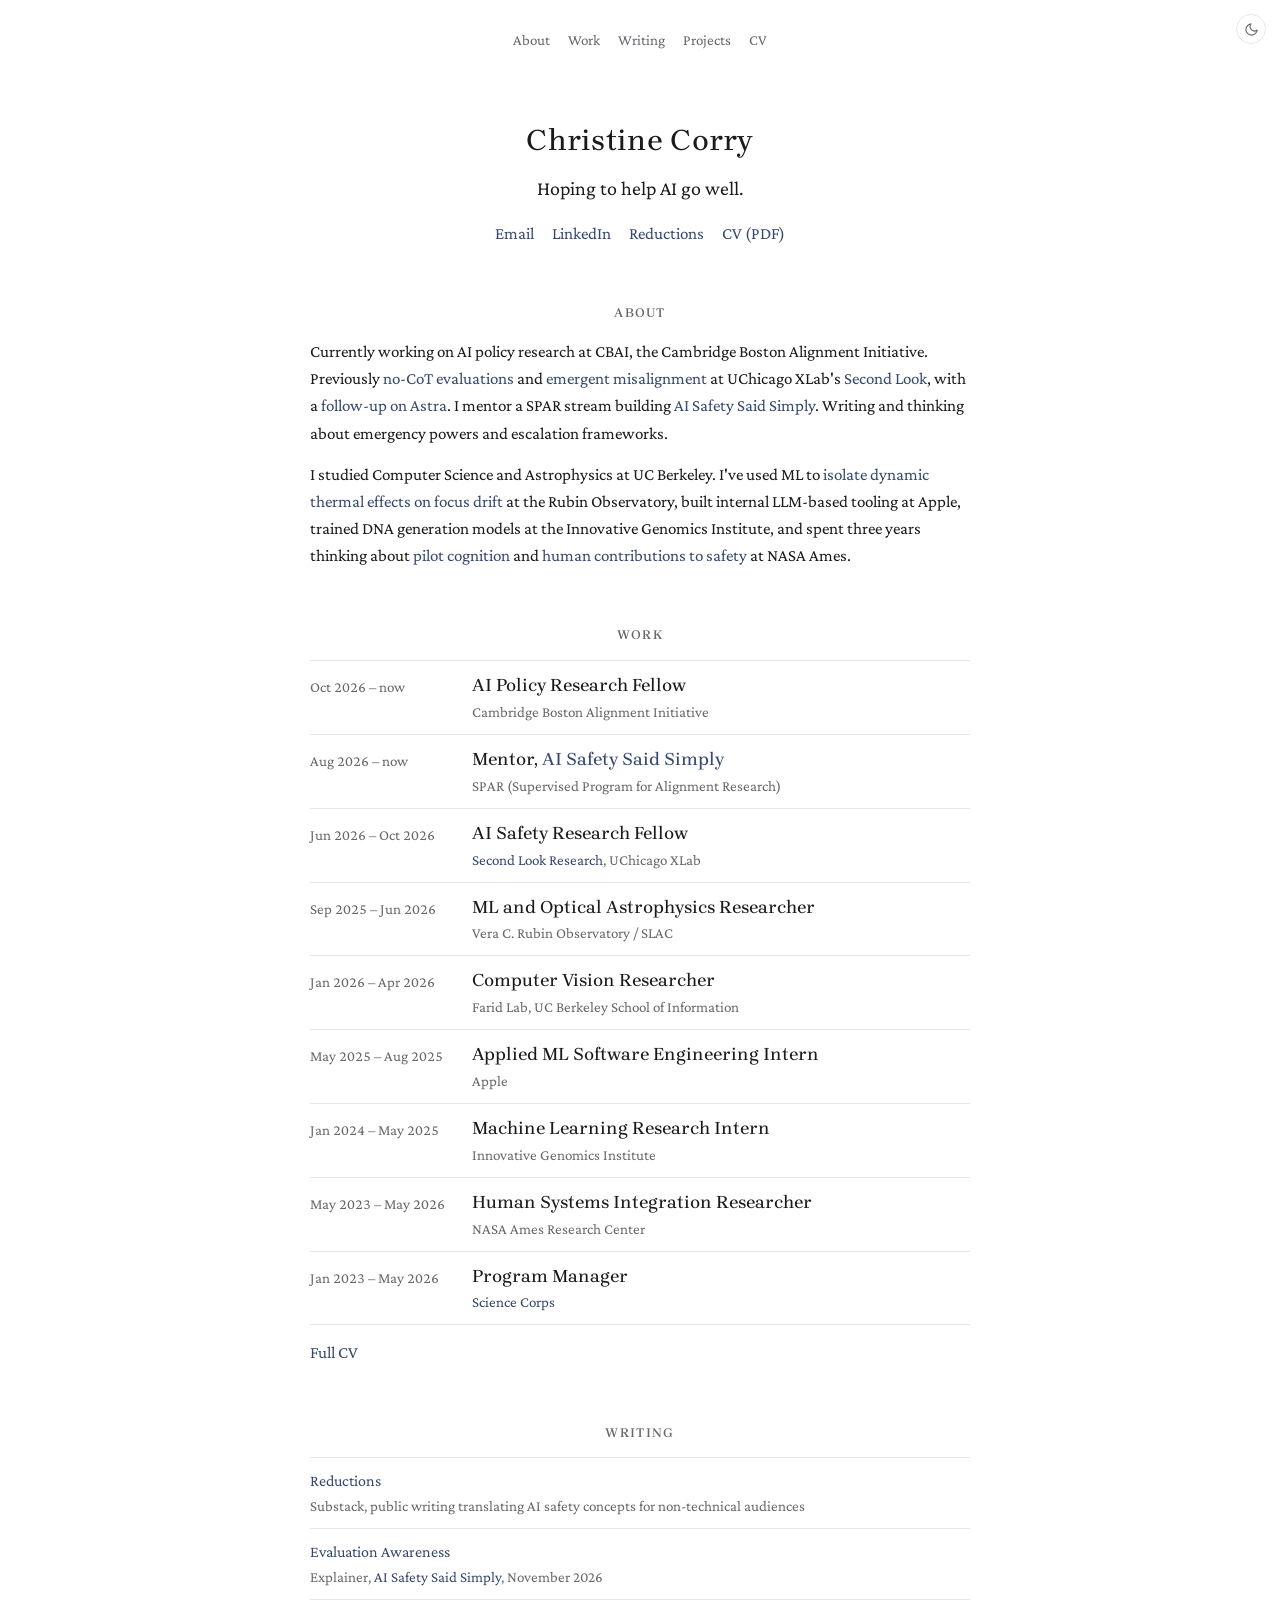
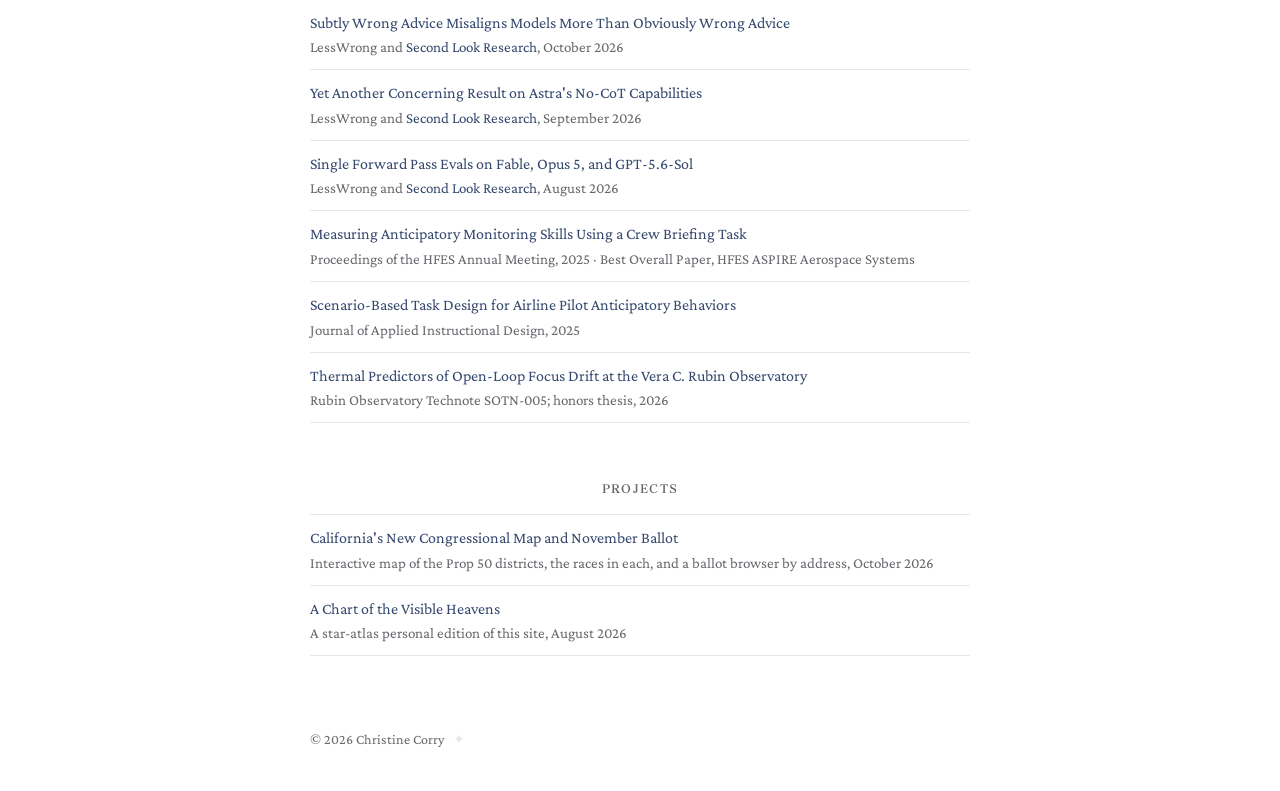
==== commit 9651f5bf: "Add Evaluation Awareness explainer (AI Safety Said Simply) to Writing Co-Authored-By: Claude Opus 5." ====
--- a/index.html
+++ b/index.html
@@ -97,6 +97,7 @@
     <h2>Writing</h2>
     <ul class="pubs">
       <li><a href="https://proofbyvibes.substack.com" target="_blank" rel="noopener">Reductions</a><span class="venue">Substack, public writing translating AI safety concepts for non-technical audiences</span></li>
+      <li><a href="https://www.aisafetysaidsimply.com/library/evaluation-awareness" target="_blank" rel="noopener">Evaluation Awareness</a><span class="venue">Explainer, <a href="https://www.aisafetysaidsimply.com" target="_blank" rel="noopener">AI Safety Said Simply</a>, November 2026</span></li>
       <li><a href="https://www.lesswrong.com/posts/yMPR6Pkv6jQXM4rWu/subtly-wrong-advice-misaligns-models-more-than-obviously" target="_blank" rel="noopener">Subtly Wrong Advice Misaligns Models More Than Obviously Wrong Advice</a><span class="venue">LessWrong and <a href="https://secondlookresearch.com/subtle-obvious-em" target="_blank" rel="noopener">Second Look Research</a>, October 2026</span></li>
       <li><a href="https://www.lesswrong.com/posts/tz5WvDouXKbiWJG8B/yet-another-concerning-result-on-astra-s-no-cot-capabilities" target="_blank" rel="noopener">Yet Another Concerning Result on Astra's No-CoT Capabilities</a><span class="venue">LessWrong and <a href="https://secondlookresearch.com/astra-no-cot" target="_blank" rel="noopener">Second Look Research</a>, September 2026</span></li>
       <li><a href="https://www.lesswrong.com/posts/bxaWTNrdgJpkLXmgm/single-forward-pass-evals-on-fable-opus-5-and-gpt-5-6-sol" target="_blank" rel="noopener">Single Forward Pass Evals on Fable, Opus 5, and GPT-5.6-Sol</a><span class="venue">LessWrong and <a href="https://secondlookresearch.com/single-forward-pass" target="_blank" rel="noopener">Second Look Research</a>, August 2026</span></li>
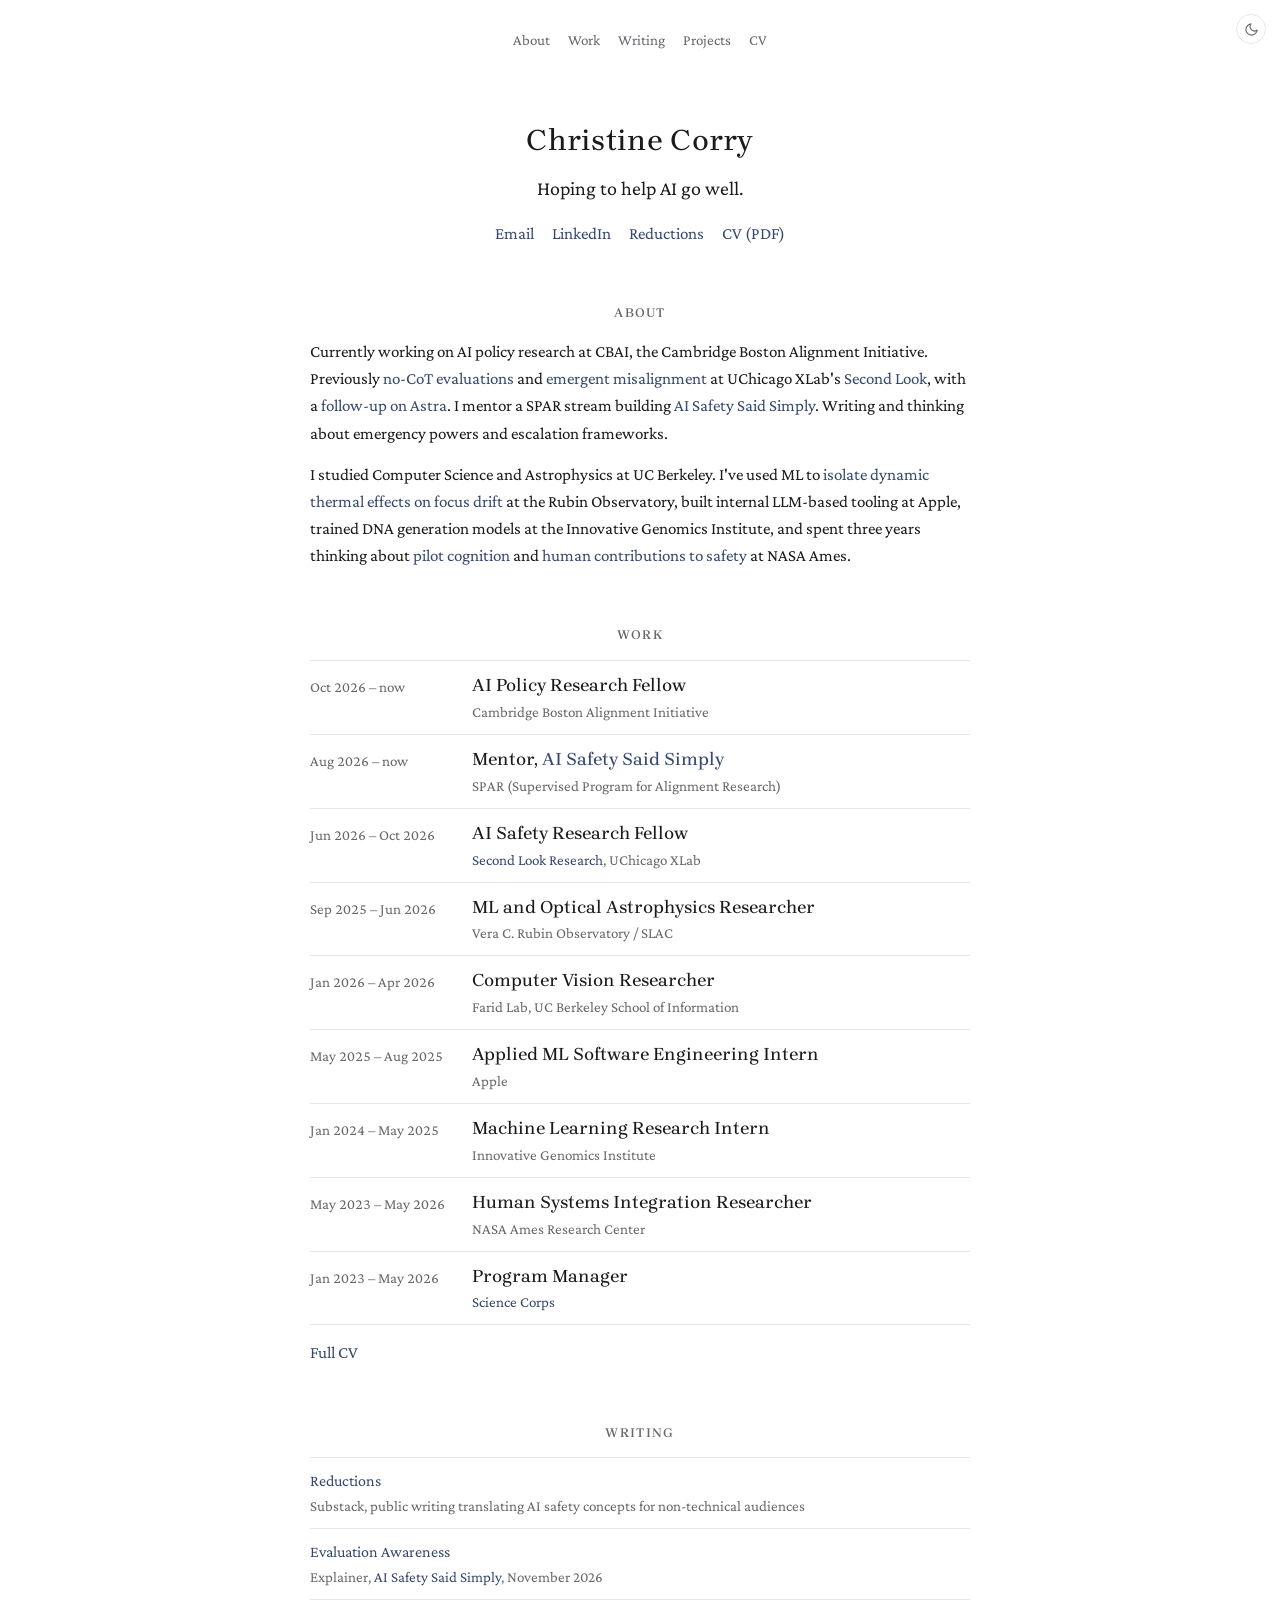
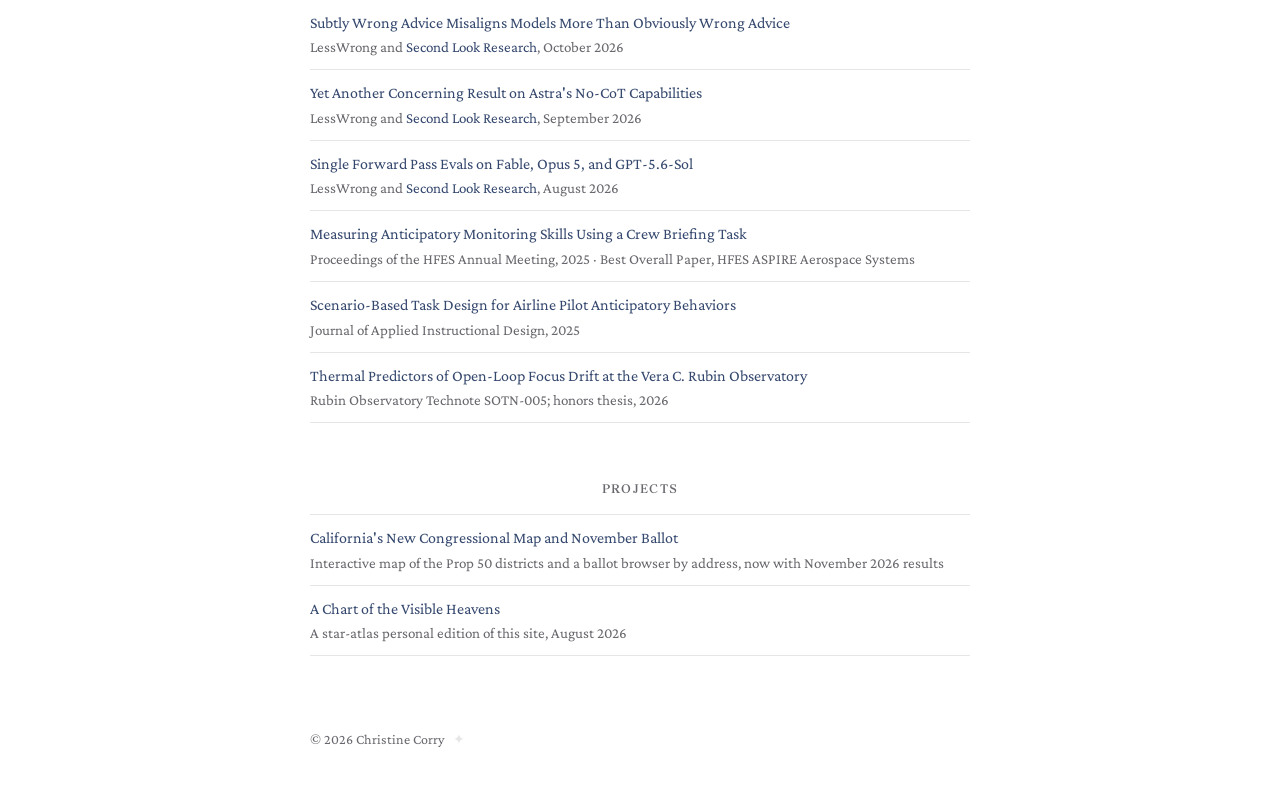
==== commit ce9bf5be: "Ballot guide: add November 2026 election results Results (as of Nov 11, about 89% of expected vote c" ====
--- a/index.html
+++ b/index.html
@@ -110,7 +110,7 @@
   <section id="projects">
     <h2>Projects</h2>
     <ul class="pubs">
-      <li><a href="ca-ballot/">California's New Congressional Map and November Ballot</a><span class="venue">Interactive map of the Prop 50 districts, the races in each, and a ballot browser by address, October 2026</span></li>
+      <li><a href="ca-ballot/">California's New Congressional Map and November Ballot</a><span class="venue">Interactive map of the Prop 50 districts and a ballot browser by address, now with November 2026 results</span></li>
       <li><a href="sky/">A Chart of the Visible Heavens</a><span class="venue">A star-atlas personal edition of this site, August 2026</span></li>
     </ul>
   </section>
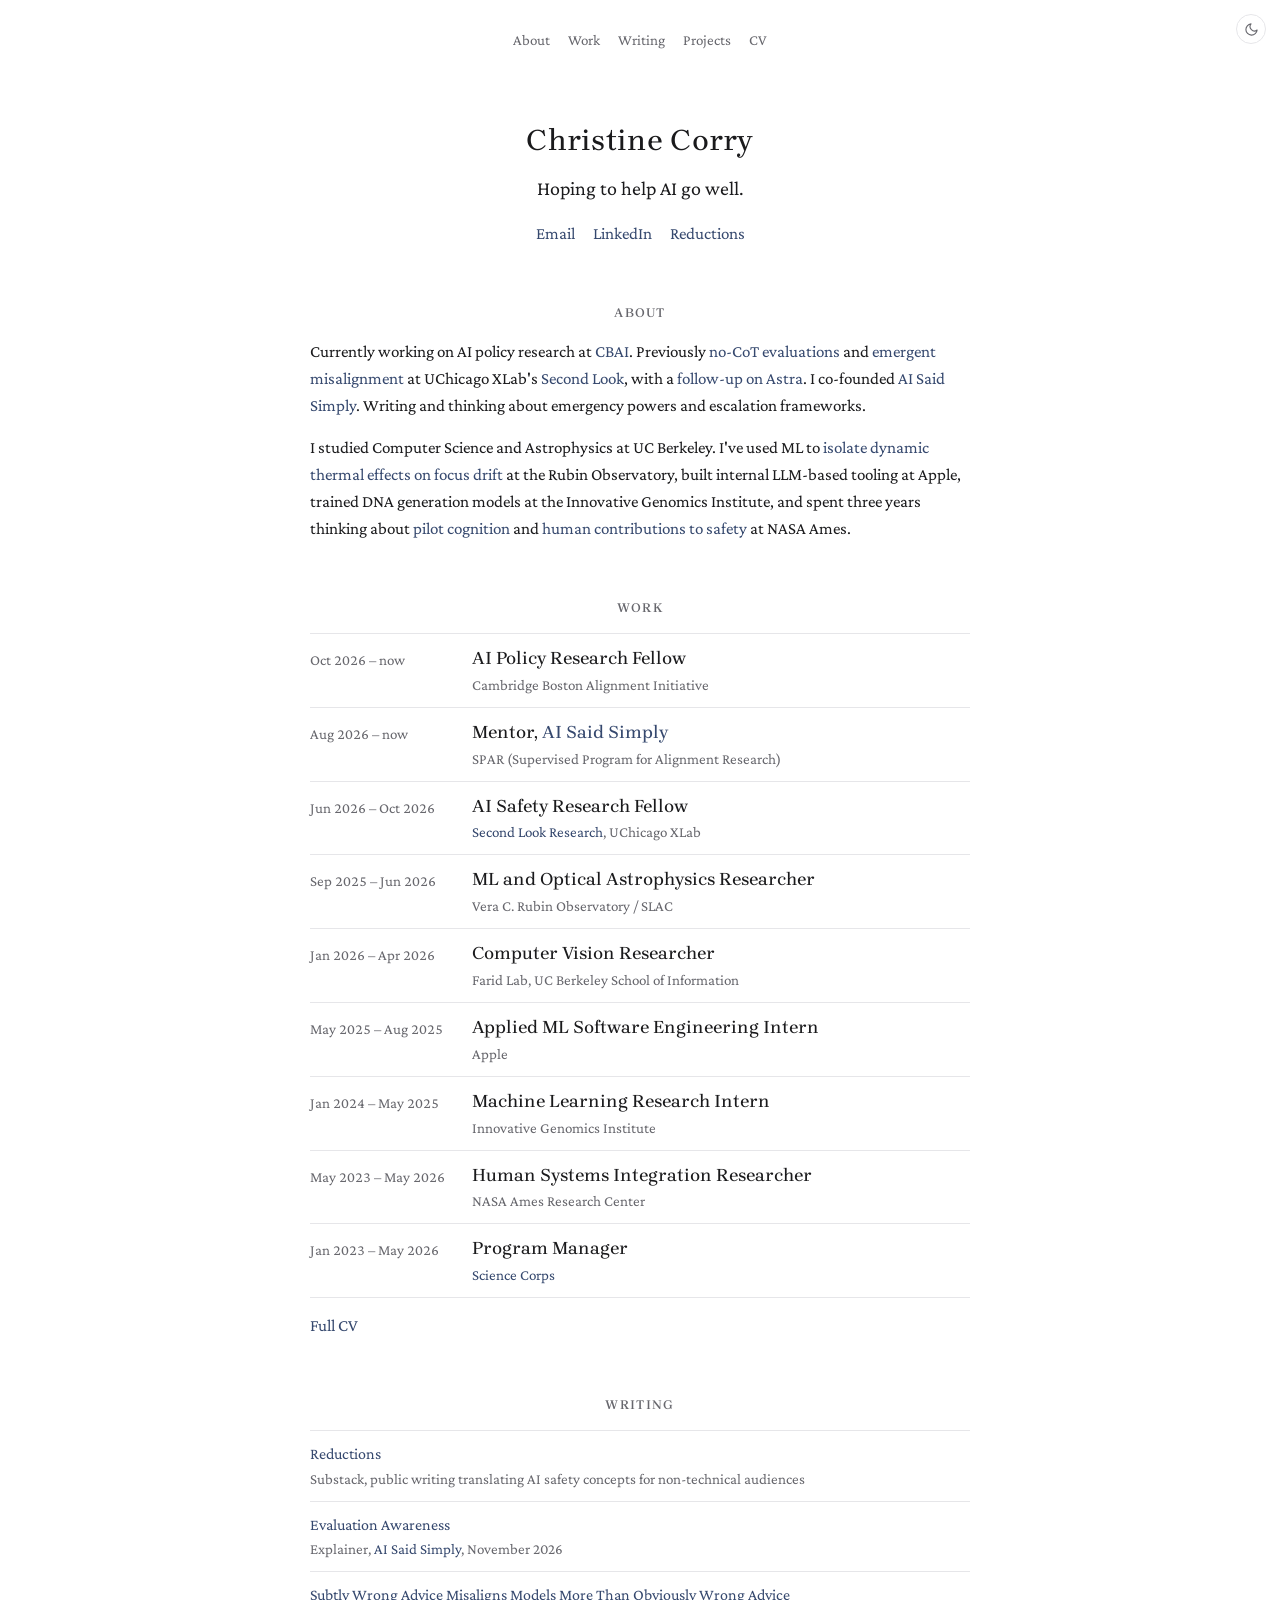
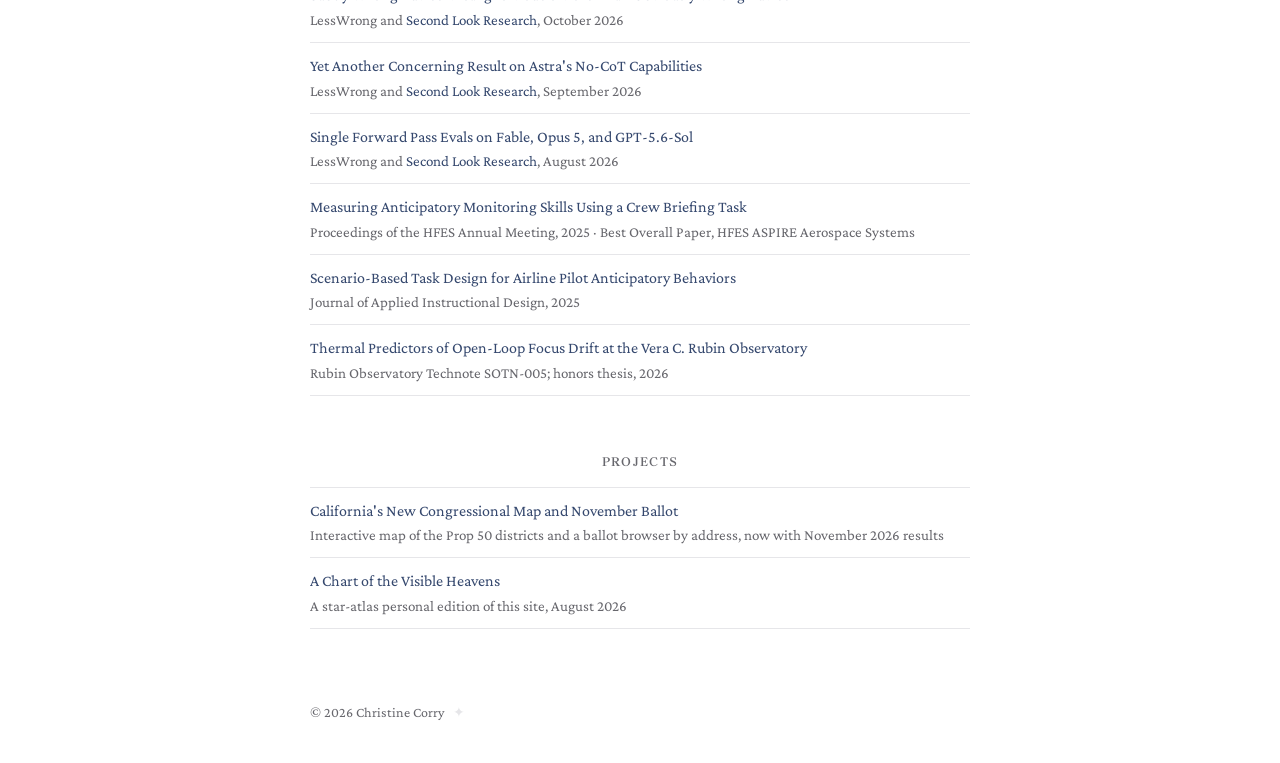
==== commit 0ec38be1: "Trim CV to titles and publications; rename AI Said Simply and link CBAI - CV: drop Skills, role desc" ====
--- a/index.html
+++ b/index.html
@@ -68,12 +68,11 @@
     <a href="#" class="em" data-u="christinecorry1405" data-d="gmail.com" title="Copy email address">Email</a>
     <a href="https://www.linkedin.com/in/christinecorry/" target="_blank" rel="noopener">LinkedIn</a>
     <a href="https://proofbyvibes.substack.com" target="_blank" rel="noopener">Reductions</a>
-    <a href="assets/documents/cv.pdf" target="_blank" rel="noopener">CV (PDF)</a>
   </p>
 
   <section id="about">
     <h2>About</h2>
-    <p>Currently working on AI policy research at CBAI, the Cambridge Boston Alignment Initiative. Previously <a href="https://www.lesswrong.com/posts/bxaWTNrdgJpkLXmgm/single-forward-pass-evals-on-fable-opus-5-and-gpt-5-6-sol" target="_blank" rel="noopener">no-CoT evaluations</a> and <a href="https://www.lesswrong.com/posts/yMPR6Pkv6jQXM4rWu/subtly-wrong-advice-misaligns-models-more-than-obviously" target="_blank" rel="noopener">emergent misalignment</a> at UChicago XLab's <a href="https://secondlookresearch.com" target="_blank" rel="noopener">Second Look</a>, with a <a href="https://www.lesswrong.com/posts/tz5WvDouXKbiWJG8B/yet-another-concerning-result-on-astra-s-no-cot-capabilities" target="_blank" rel="noopener">follow-up on Astra</a>. I mentor a SPAR stream building <a href="https://www.aisafetysaidsimply.com" target="_blank" rel="noopener">AI Safety Said Simply</a>. Writing and thinking about emergency powers and escalation frameworks.</p>
+    <p>Currently working on AI policy research at <a href="https://www.cbai.ai" target="_blank" rel="noopener">CBAI</a>. Previously <a href="https://www.lesswrong.com/posts/bxaWTNrdgJpkLXmgm/single-forward-pass-evals-on-fable-opus-5-and-gpt-5-6-sol" target="_blank" rel="noopener">no-CoT evaluations</a> and <a href="https://www.lesswrong.com/posts/yMPR6Pkv6jQXM4rWu/subtly-wrong-advice-misaligns-models-more-than-obviously" target="_blank" rel="noopener">emergent misalignment</a> at UChicago XLab's <a href="https://secondlookresearch.com" target="_blank" rel="noopener">Second Look</a>, with a <a href="https://www.lesswrong.com/posts/tz5WvDouXKbiWJG8B/yet-another-concerning-result-on-astra-s-no-cot-capabilities" target="_blank" rel="noopener">follow-up on Astra</a>. I co-founded <a href="https://aisaidsimply.com" target="_blank" rel="noopener">AI Said Simply</a>. Writing and thinking about emergency powers and escalation frameworks.</p>
     <p>I studied Computer Science and Astrophysics at UC Berkeley. I've used ML to <a href="https://sotn-005.lsst.io/" target="_blank" rel="noopener">isolate dynamic thermal effects on focus drift</a> at the Rubin Observatory, built internal LLM-based tooling at Apple, trained DNA generation models at the Innovative Genomics Institute, and spent three years thinking about <a href="https://doi.org/10.1177/10711813251360012" target="_blank" rel="noopener">pilot cognition</a> and <a href="https://doi.org/10.59668/2222.21502" target="_blank" rel="noopener">human contributions to safety</a> at NASA Ames.</p>
   </section>
 
@@ -81,7 +80,7 @@
     <h2>Work</h2>
     <ul class="rows">
       <li><span class="when">Oct 2026 – now</span><span><h3>AI Policy Research Fellow</h3><span class="org">Cambridge Boston Alignment Initiative</span></span></li>
-      <li><span class="when">Aug 2026 – now</span><span><h3>Mentor, <a href="https://www.aisafetysaidsimply.com" target="_blank" rel="noopener">AI Safety Said Simply</a></h3><span class="org">SPAR (Supervised Program for Alignment Research)</span></span></li>
+      <li><span class="when">Aug 2026 – now</span><span><h3>Mentor, <a href="https://aisaidsimply.com" target="_blank" rel="noopener">AI Said Simply</a></h3><span class="org">SPAR (Supervised Program for Alignment Research)</span></span></li>
       <li><span class="when">Jun 2026 – Oct 2026</span><span><h3>AI Safety Research Fellow</h3><span class="org"><a href="https://secondlookresearch.com" target="_blank" rel="noopener">Second Look Research</a>, UChicago XLab</span></span></li>
       <li><span class="when">Sep 2025 – Jun 2026</span><span><h3>ML and Optical Astrophysics Researcher</h3><span class="org">Vera C. Rubin Observatory / SLAC</span></span></li>
       <li><span class="when">Jan 2026 – Apr 2026</span><span><h3>Computer Vision Researcher</h3><span class="org">Farid Lab, UC Berkeley School of Information</span></span></li>
@@ -97,7 +96,7 @@
     <h2>Writing</h2>
     <ul class="pubs">
       <li><a href="https://proofbyvibes.substack.com" target="_blank" rel="noopener">Reductions</a><span class="venue">Substack, public writing translating AI safety concepts for non-technical audiences</span></li>
-      <li><a href="https://www.aisafetysaidsimply.com/library/evaluation-awareness" target="_blank" rel="noopener">Evaluation Awareness</a><span class="venue">Explainer, <a href="https://www.aisafetysaidsimply.com" target="_blank" rel="noopener">AI Safety Said Simply</a>, November 2026</span></li>
+      <li><a href="https://aisaidsimply.com/library/evaluation-awareness" target="_blank" rel="noopener">Evaluation Awareness</a><span class="venue">Explainer, <a href="https://aisaidsimply.com" target="_blank" rel="noopener">AI Said Simply</a>, November 2026</span></li>
       <li><a href="https://www.lesswrong.com/posts/yMPR6Pkv6jQXM4rWu/subtly-wrong-advice-misaligns-models-more-than-obviously" target="_blank" rel="noopener">Subtly Wrong Advice Misaligns Models More Than Obviously Wrong Advice</a><span class="venue">LessWrong and <a href="https://secondlookresearch.com/subtle-obvious-em" target="_blank" rel="noopener">Second Look Research</a>, October 2026</span></li>
       <li><a href="https://www.lesswrong.com/posts/tz5WvDouXKbiWJG8B/yet-another-concerning-result-on-astra-s-no-cot-capabilities" target="_blank" rel="noopener">Yet Another Concerning Result on Astra's No-CoT Capabilities</a><span class="venue">LessWrong and <a href="https://secondlookresearch.com/astra-no-cot" target="_blank" rel="noopener">Second Look Research</a>, September 2026</span></li>
       <li><a href="https://www.lesswrong.com/posts/bxaWTNrdgJpkLXmgm/single-forward-pass-evals-on-fable-opus-5-and-gpt-5-6-sol" target="_blank" rel="noopener">Single Forward Pass Evals on Fable, Opus 5, and GPT-5.6-Sol</a><span class="venue">LessWrong and <a href="https://secondlookresearch.com/single-forward-pass" target="_blank" rel="noopener">Second Look Research</a>, August 2026</span></li>
